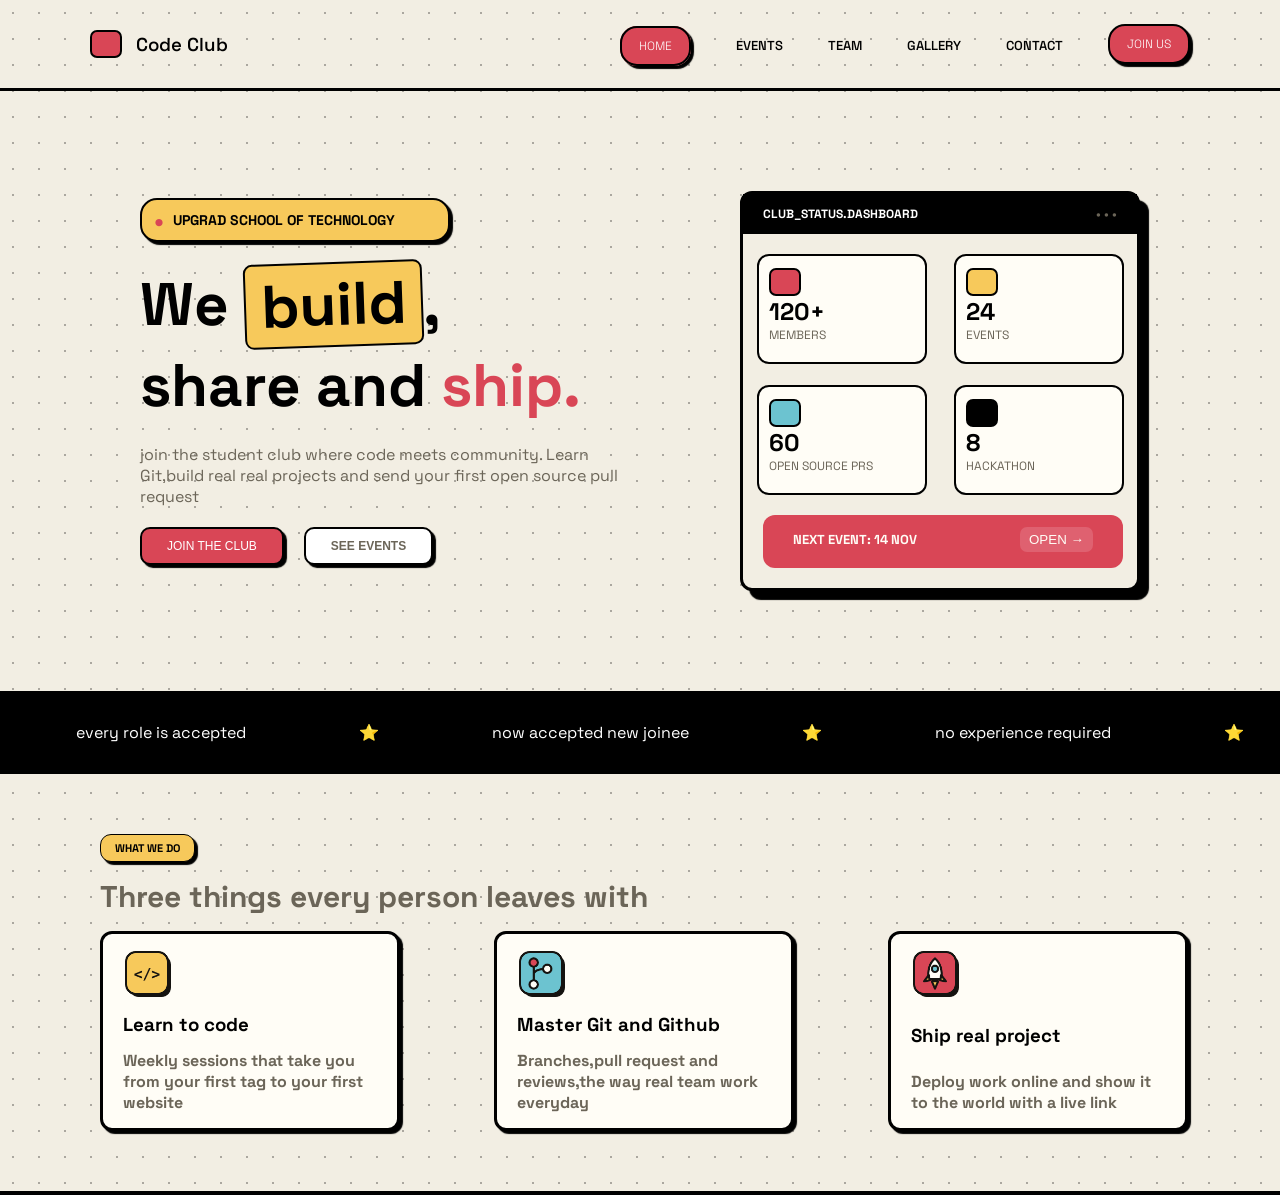
==== index.html @ fd993471 "added the moving bar and the 2nd hero section" ====
<!DOCTYPE html>
<html lang="en">
<head>
    <meta charset="UTF-8">
    <meta name="viewport" content="width=device-width, initial-scale=1.0">
    <title>Code Club</title>
    <link rel="stylesheet" href="style.css">
</head>
<body>
    

    <nav>
        <div class="nav-container">
            <div class="maintitle">
                <button></button>
                <h3>Code Club</h3>
            </div>
            <div class="nav-list">
                <h4><a href="index.html" class="active">HOME</a></h4>
                <h4><a href="events.html">EVENTS</a></h4>
                <h4><a href="team.html">TEAM</a></h4>
                <h4><a href="gallery.html">GALLERY</a></h4>
                <h4><a href="contact.html">CONTACT</a></h4>
                <h4 class="join-button"> JOIN US</h4>
            </div>
        </div>
    </nav>


    <section class="hero">
        <div class="build">
            <div class="upgradtext">
                <h3 class="dot">&#8226;</h3>
                <h3 class="upgrad">UPGRAD SCHOOL OF TECHNOLOGY</h3>
            </div>
            <div class="we-build">
                <h1 class="main-title">We <span class="build-text">build</span>,</h1>
                <h1 class="main-title">share and <span class="ship">ship.</span></h1>
            </div>
            <p>join the student club where code meets community. Learn Git,build real real projects and send your first open source pull request</p>
            <p><button class="club-button">JOIN THE CLUB</button><button class="see-button">SEE EVENTS</button></p>
        </div>
        <div class="club-status">
            <div class="box-main-title">
                <h3 class="status">CLUB_STATUS.DASHBOARD</h3>
                <h3 class="dot">&#8226; &#8226; &#8226;</h3>
            </div>
            <div class="first-row">
                <div class="first-box">
                    <button class="first-btn"></button>
                    <h1>120+</h1>
                    <p>MEMBERS</p>
                </div>
                <div class="second-box">
                    <button class="second-btn"></button>
                    <h1>24</h1>
                    <p>EVENTS</p>
                </div>
            </div>
            <div class="second-row">
                <div class="third-box">
                    <button class="third-btn"></button>
                    <h1>60</h1>
                    <p>OPEN SOURCE PRS</p>
                </div>
                <div class="fourth-box">
                    <button class="fourth-btn"></button>
                    <h1>8</h1>
                    <p>HACKATHON</p>
                </div>
            </div>

            <div class="last-section">
                <h4 class="next">NEXT EVENT: 14 NOV <button class="open">OPEN &#8594;</button><h4>
                
            </div>

        </div>
    </section>

    <section class="seperator">
      <div class="ticker">
  <div class="ticker-track">

    <div class="group">
      <span>every role is accepted</span><span>⭐</span>
      <span>now accepted new joinee</span><span>⭐</span>
      <span>no experience required</span><span>⭐</span>
    </div>

    <!-- exact duplicate -->
    <div class="group" aria-hidden="true">
      <span>every role is accepted</span><span>⭐</span>
      <span>now accepted new joinee</span><span>⭐</span>
      <span>no experience required</span><span>⭐</span>
    </div>

  </div>
</div>
    </section>

    <!--crads section-->

    <section class="what-we-do">
        <h3 class="main-title">WHAT WE DO</h3>
        <h2>Three things every person leaves with</h2>
        <div class="card-list">
            <div class="card">
                <img src="images/icons/icon-code.png">
                <h3>Learn to code</h3>
                <h4>Weekly sessions that take you from your first tag to your first website</h4>
            </div>
            <div class="card">
                <img src="images/icons/icon-git.png">
                <h3>Master Git and Github</h3>
                <h4>Branches,pull request and reviews,the way real team work everyday</h4>
            </div>
            <div class="card">
                <img src="images/icons/icon-ship.png">
                <h3>Ship real project</h3>
                <h4>Deploy work online and show it to the world with a live link</h4>
            </div>
        </div>
    </section>

    <hr>

    <!--about png section-->

    
</body>
</html>
---- style.css ----
@import url('https://fonts.googleapis.com/css2?family=Space+Grotesk:wght@500;700&family=Space+Mono:wght@400;700&display=swap');


*{
    margin: 0;
    padding: 0;
    box-sizing: border-box;
}
body{
    font-family: 'Space Grotesk', sans-serif;;
    background-color: #f2eee3;
    background-image: radial-gradient(rgba(21,19,16, .32) 1.2px, transparent 1.4px);
    background-size: 26px 26px;
    min-height: 100vh;
}

/*nav section */
nav{
   
    width: 100%;
    border-bottom:   3px solid #000;  
}
.nav-container{
    display: flex;
    justify-content: center;
    padding: 24px 90px;
    justify-content: space-between;
}
.maintitle{
    display: flex;
    gap: 14px;
    align-items: center;
    
}
.nav-list{
    display: flex;
    gap: 45px;
    align-items: center;
}

.maintitle button{
    padding: 12px 14px;
    background-color: #d94656;
    border-radius: 7px;
    border: solid 2px #000;
}
.maintitle h3{
    font-weight: 550;
}
.nav-list a{
    text-decoration: none;
    color: black;
    font-weight: 550;
    font-size: 13px;
    
}
.nav-list a.active{
    padding: 10px 17px;
    background-color: #d94656;
    color: #fff;
    font-size: 12px;
    font-weight: 100;
    border-radius: 17px;
    box-shadow: 3px 3px 1px rgba(0, 0, 0, 15);
    border: solid 2px #000;
}
.join-button{
    padding: 10px 17px;
    background-color: #d94656;
    color: #fff;
    font-size: 12px;
    font-weight: 100;
    border-radius: 17px;
    box-shadow: 3px 3px 1px rgba(0, 0, 0, 15);
    border: solid 2px #000;
}

/*hero section */

.hero{
    display: flex;
    justify-content: space-around;
    align-items: center;
    padding: 100px 90px;
}
.build{
    max-width: 500px;
    width: 100%;
}
.build .upgradtext{
    display: flex;
    gap: 9px;
    align-items: center;
    width: 310px;
    padding: 4px 12px;
    background-color: #f7c95b;
    color: #000;
    font-size: 12px;
    font-weight: 100;
    border-radius: 17px;
    box-shadow: 3px 3px 1px rgba(0, 0, 0, 15);
    border: solid 2px #000;
    margin-bottom: 20px;
}
.build .upgradtext .dot{
    font-size: 25px;
    color: #d94656;
}
.main-title{
    font-size: 60px;
   
}
.we-build{
    margin-bottom: 20px;
}
.build-text{
    padding: 2px 15px;
    background-color: #f7c95b;
    border: 2px solid #000;
    border-radius: 9px;
    display: inline-block;
    transform: rotate(-2deg);
}
.ship{
    color: #d94656;

}
.build p{
    color: #6b6558;
    margin-bottom: 20px;
}

.club-button{
   padding: 10px 25px;
    background-color: #d94656;
    color: #fff;
    font-size: 12px;
    font-weight: 100;
    border-radius: 10px;
    box-shadow: 3px 3px 1px rgba(0, 0, 0, 15);
    border: solid 2px #000; 
    margin-right: 20px;
}
.see-button{
    padding: 10px 25px;
    background-color: #fff;
    color: #6b6558;
    font-size: 12px;
    font-weight: 600;
    border-radius: 10px;
    box-shadow: 3px 3px 1px rgba(0, 0, 0, 15);
    border: solid 2px #000;    
}

.club-status{
    display: flex;
    flex-direction: column;
    justify-content: space-between;
    width: 400px;
    height: 400px;
    border: solid 3px #000;
    border-radius: 12px;
    box-shadow: 9px 9px 1px rgba(0, 0, 0, 15);
    background-color: #f2eee3;
    

}
.box-main-title{
    display: flex;
    justify-content: space-between;
    background-color: #000;
    padding: 12px 20px;

}
.box-main-title h3{
    color: #fff;
    font-size: 12px;
}
.box-main-title .dot{
    color: #6b6558;
}
.first-row{
    display: flex;
    justify-content: space-around;
}
.second-row{
    display: flex;
    justify-content: space-around;
}
.first-box, .second-box, .third-box, .fourth-box{
    padding: 10px 10px;
    border-radius: 12px;
    width: 170px;
    height: 110px;
    border: solid 2px #000;
    background-color: #fffdf6;
}
.first-btn{
    padding: 12px 14px;
    background-color: #d94656;
    border-radius: 7px;
    border: solid 2px #000;
}
.second-btn{
    padding: 12px 14px;
    background-color: #f7c95b;
    border-radius: 7px;
    border: solid 2px #000;
}
.third-btn{
    padding: 12px 14px;
    background-color: #6cc3d0;
    border-radius: 7px;
    border: solid 2px #000;
}
.fourth-btn{
    padding: 12px 14px;
    background-color: #000;
    border-radius: 7px;
    border: solid 2px #000;
}
.first-box p, .second-box p, .third-box p, .fourth-box p{
    color: #6b6558;
    font-size: 12px;
}
.last-section{
    padding: 10px 20px;
    background-color: #d94656;
    border-radius: 12px;
    margin-bottom: 20px;
    width: 360px;
    margin-left: 20px;
    align-items: center;
}
.last-section h4{
    font-size: 13px;
    padding: 2px 10px;
    align-items: center;
    color: #fffdf6;
}
.last-section .open{
    margin-left: 100px;
    padding: 5px 9px;
    border-radius: 7px;
    border: none;
    background-color: #df6170;
    color: #fffdf6;
}


/*seperator*/

.seperator{
    padding: 15px 20px;
    background-color: #000;
}
.ticker {
  overflow: hidden;
  width: 100%;
  background: #000;
  color: #fff;
}

.ticker-track {
  display: flex;
  width: max-content;
  animation: scroll 20s linear infinite;
}

.group {
  display: flex;
  flex-shrink: 0;
  min-width: 100vw;          
  justify-content: space-around;
  white-space: nowrap;
}

.group span {
  padding: 1rem 2rem;        
}

@keyframes scroll {
  from { transform: translateX(0); }
  to   { transform: translateX(-50%); }
}

/*cards section*/

.what-we-do{
    padding: 60px 100px;
    display: flex;
    flex-direction: column;
    align-items: flex-start;
}
.what-we-do .main-title{
    
    background-color: #f7c95b;
    color: #000;
    font-size: 11px;
    border: solid 1px #000;
    display: inline-block;
    padding: 6px 14px;
    border-radius: 11px;
    box-shadow: 3px 3px 1px rgba(0, 0, 0, 15);
    margin-bottom: 15px;
}
.what-we-do h2{
    font-size: 30px;
    color: #6b6558;
    margin-bottom: 15px;
}
.card-list{
    display: flex;
    justify-content: space-around;
    align-items: center;
    gap: 94px;
}
.card-list .card{
    display: flex;
    flex-direction: column;
    justify-content: space-between;
    padding: 15px 20px;
    width: 300px;
    height: 200px;
    border: solid 3px #000;
    border-radius: 12px;
    background-color: #fffdf6;
    box-shadow: 3px 3px 1px rgba(0, 0, 0, 15);
}

.card img{
    
    width: 50px;
    height: 50px;
    margin-bottom: 10px;
}
.card h3{
    color: #000;
    margin-bottom: 10px;

}
.card h4{
    color: #6b6558;
    
}
hr{
    border: solid 2px #000;
}
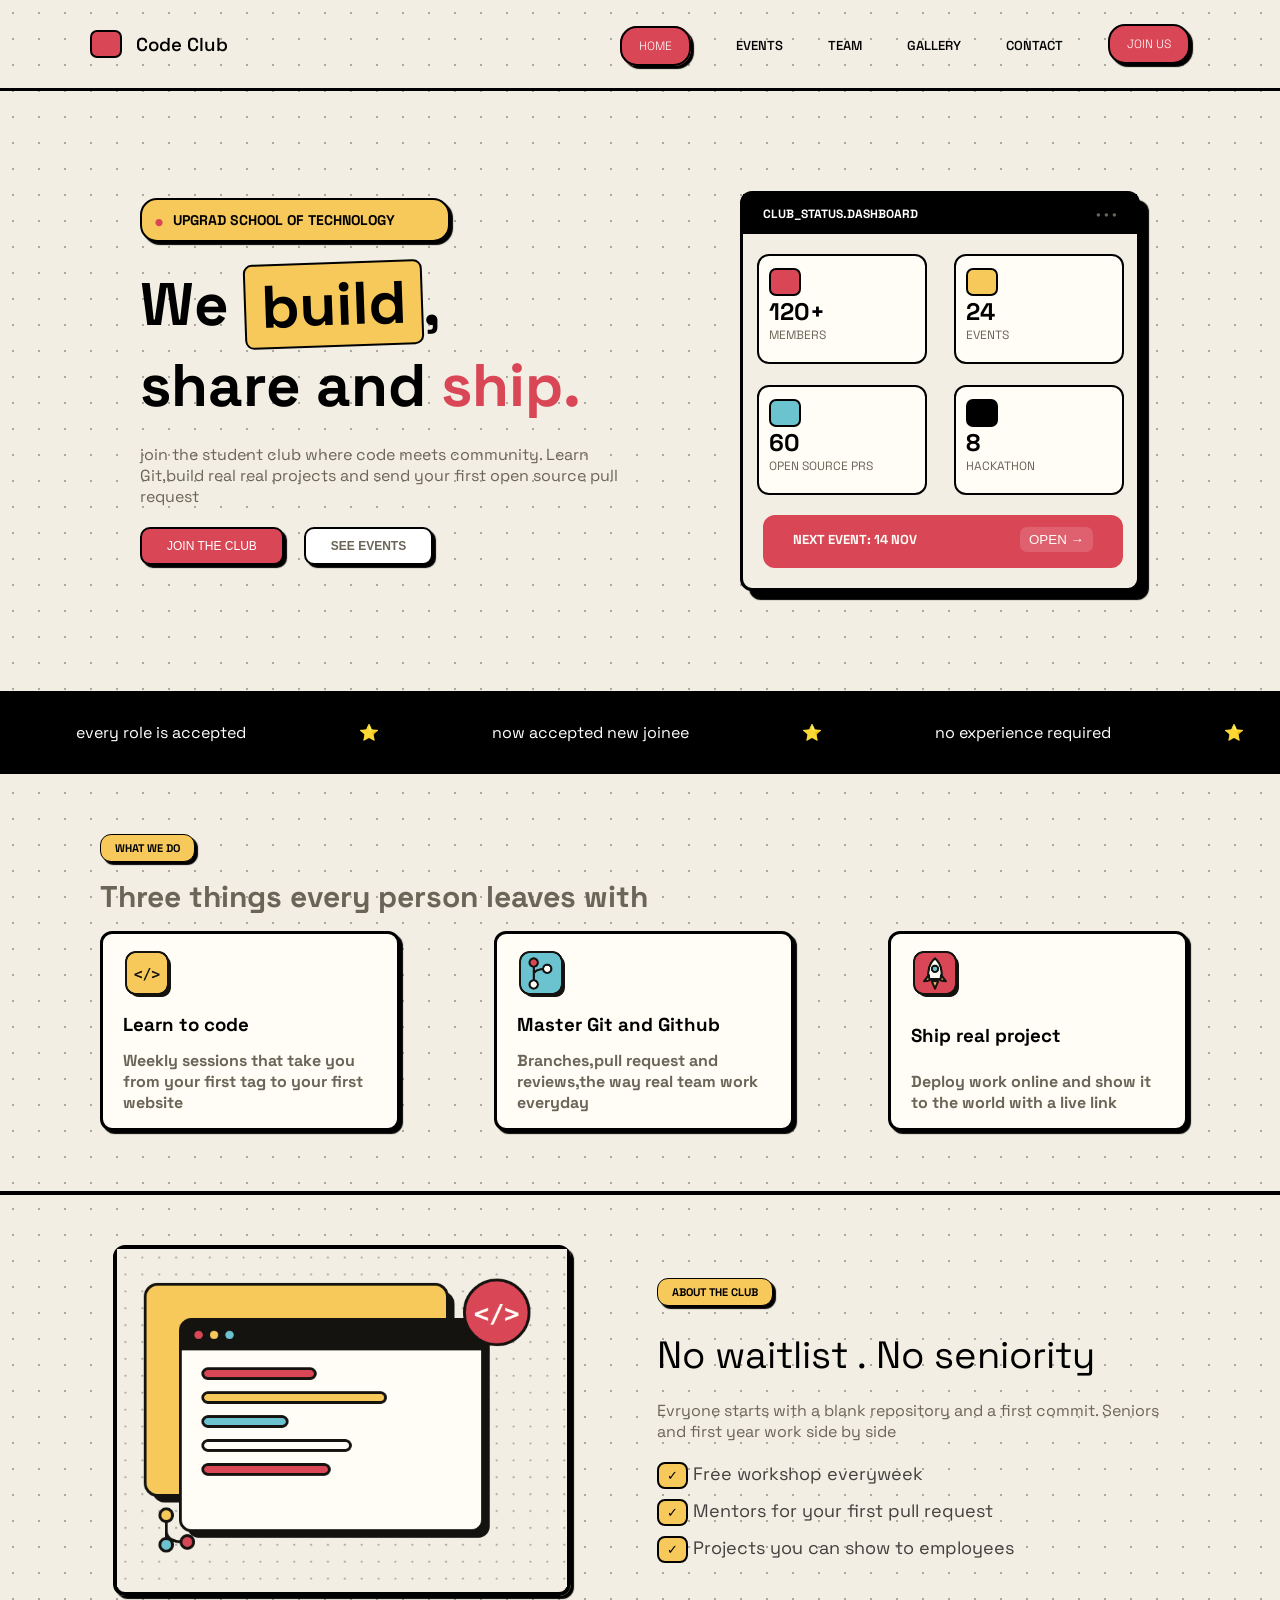
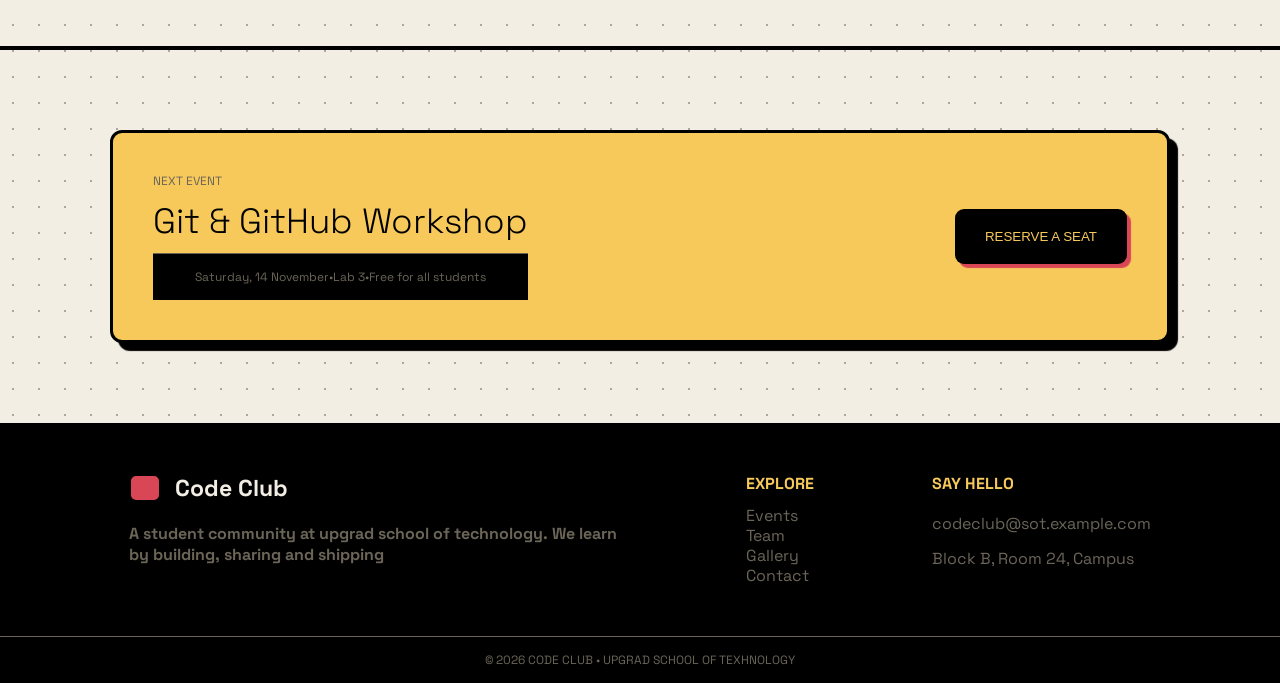
==== commit f132d27b: "added the last footer sections" ====
--- a/index.html
+++ b/index.html
@@ -27,7 +27,8 @@
     </nav>
 
 
-    <section class="hero">
+ <main>
+       <section class="hero">
         <div class="build">
             <div class="upgradtext">
                 <h3 class="dot">&#8226;</h3>
@@ -127,6 +128,70 @@
 
     <!--about png section-->
 
-    
+    <section class="about-section">
+        <div class="about-png">
+            <img src="images/about.png" alt="about png given by the authority" class="about-img">
+        </div>
+        <div class="about-text">
+            <h3>ABOUT THE CLUB</h3>
+            <h2>No waitlist . No seniority</h2>
+            <p class="long-text">Evryone starts with a blank repository and a first commit. Seniors and first year work side by side</p>
+            <div class="text-button">
+            <p><button>&#10003;</button> Free workshop everyweek</p>
+             <p><button>&#10003;</button> Mentors for your first pull request</p>
+              <p><button>&#10003;</button> Projects you can show to employees</p>
+            </div>
+        </div>
+    </section>
+
+    <hr>
+
+    <!--last-second section-->
+
+    <section class="git">
+        <section class="git-container">
+            <div class="text">
+            <p class="main-heading">NEXT EVENT</p>
+            <p class="sub-heading">Git & GitHub Workshop</p>
+            <p class="last">Saturday, 14 November&#8226;Lab 3&#8226;Free for all students</p>
+        </div>
+        <div class="btn">
+            <button>RESERVE A SEAT</button>
+        </div>
+        </section>
+    </section>
+ </main>
+
+ <footer>
+    <!--first part-->
+    <section class="details">
+        <div class="description-last">
+            <div class="sameposition">
+                <button></button>
+            <h3>Code Club</h3>
+            </div>
+            <h4>A student community at upgrad school of technology. We learn by building, sharing and shipping</h4>
+        </div>
+        <div class="explore">
+            <h4>EXPLORE</h4>
+            <p>Events</p>
+            <p>Team</p>
+            <p>Gallery</p>
+            <p>Contact</p>
+        </div>
+        <div class="say-hello">
+            <h4>SAY HELLO</h4>
+            <p>codeclub@sot.example.com</p>
+            <p>Block B, Room 24, Campus</p>
+            
+        </div>
+
+        
+
+    </section>
+    <section class="last">
+        <p>&copy; 2026 CODE CLUB &#8226; UPGRAD SCHOOL OF TEXHNOLOGY</p>
+    </section>
+ </footer>
 </body>
 </html>
--- a/style.css
+++ b/style.css
@@ -346,3 +346,170 @@
 hr{
     border: solid 2px #000;
 }
+
+/*about section */
+.about-section{
+    width: 1300px;
+    display: flex;
+    justify-content: space-around;
+    padding: 50px 90px;
+    align-items: center;
+    gap: 20px;
+}
+.about-png{
+    border: solid 4px #000;
+    border-radius: 12px;
+    box-shadow: 3px 3px 1px rgba(0, 0, 0, 15);
+   
+}
+.about-img{
+    width: 450px;
+}
+.about-text{
+    width: 550px;
+    display: flex;
+    flex-direction: column;
+    padding: 12px 20px;
+    align-items: flex-start;
+    justify-content: space-around;
+    height: 320px;
+    
+}
+.about-text h3{
+    background-color: #f7c95b;
+    color: #000;
+    font-size: 11px;
+    border: solid 1px #000;
+    display: inline-block;
+    padding: 6px 14px;
+    border-radius: 11px;
+    box-shadow: 3px 3px 1px rgba(0, 0, 0, 15);
+    margin-bottom: 15px;
+}
+.about-text h2{
+    font-size: 38px;
+    font-weight: 400;
+    margin-bottom: 10px;
+}
+.about-text .long-text{
+    color: #6b6558;
+}
+.text-button{
+    display: flex;
+    flex-direction: column;
+    
+}
+.about-text .text-button p{
+    font-size: 18px;
+    color: #42403e;
+    margin-top: 10px;
+    
+}
+.about-text .text-button button{
+    padding: 4px 8px;
+    border-radius:8px ;
+    background-color: #f7c95b;
+    border: solid 2px #000;
+}
+
+/* last section */
+.git{
+    display: flex;
+    padding: 80px 110px;
+    align-items: center;
+    justify-content: space-between;
+    
+}
+.git-container{
+    background-color: #f7c95b;
+    width: 1200px;
+    padding: 40px 40px;
+    display: flex;
+    align-items: center;
+    justify-content: space-between;
+    border: solid 3px #000;
+    border-radius: 12px;
+    box-shadow: 8px 8px 1px rgba(0, 0, 0, 15);
+
+}
+.main-heading{
+    font-size: 12px;
+    color: #6b6558;
+    margin-bottom: 10px;
+}
+.sub-heading{
+    font-size: 35px;
+    font-weight: 300;
+    margin-bottom: 10px;
+}
+.last{
+    font-size: 17px;
+}
+.btn button{
+    background-color: #000;
+    border: none;
+    padding: 20px 30px;
+    color: #f7c95b;
+    border-radius:9px ;
+    font-weight: 500;
+    box-shadow: 4px 4px 1px #d94656;
+
+}
+
+/* footer section */
+.details{
+    background-color: #000;
+    display: flex;
+    padding: 50px 70px;
+    justify-content: space-around;
+}
+.description-last button{
+    padding: 12px 14px;
+    background-color: #d94656;
+    border-radius: 7px;
+    border: solid 2px #000;
+    margin-right: 14px
+; 
+}
+.description-last h3{
+    font-size: 23px;
+    color: #f2eee3;
+}
+.sameposition{
+    display: flex;
+    align-items: center;
+    margin-bottom: 20px;
+}
+.description-last h4{
+    width: 500px;
+    color: #6b6558;
+}
+.explore h4{
+    color: #f7c95b;
+    margin-bottom: 12px;
+}
+.explore p{
+    color: #6b6558;
+    line-height: 20px;
+}
+.say-hello h4{
+    color: #f7c95b;
+    margin-bottom: 12px;
+}
+.say-hello p{
+    color: #6b6558;
+    line-height: 35px;
+}
+
+.last{
+    border-top: 1px solid #6b6558;
+    background-color: #000;
+    color: #6b6558;
+    padding: 15px 20px;
+    font-size: 12px;
+    align-items: center;
+    display: flex;
+    justify-content: center;
+}
+
+
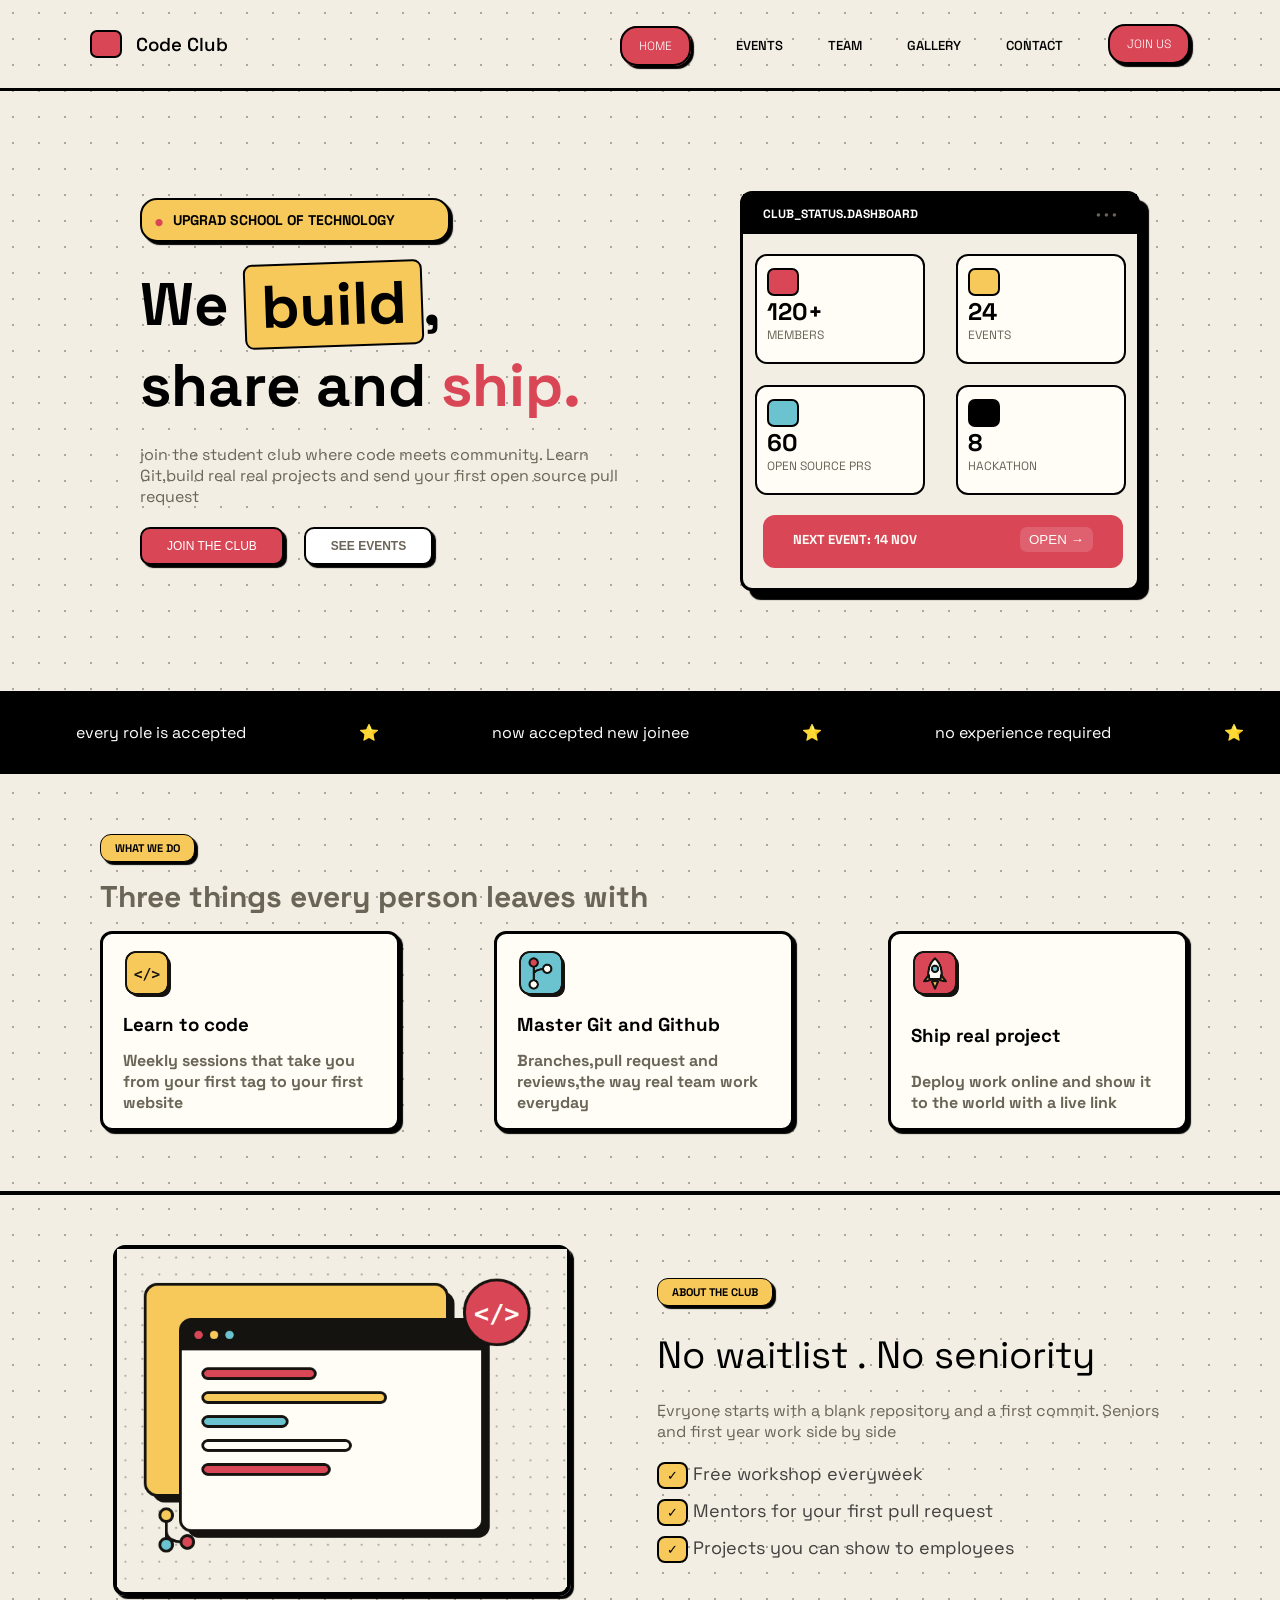
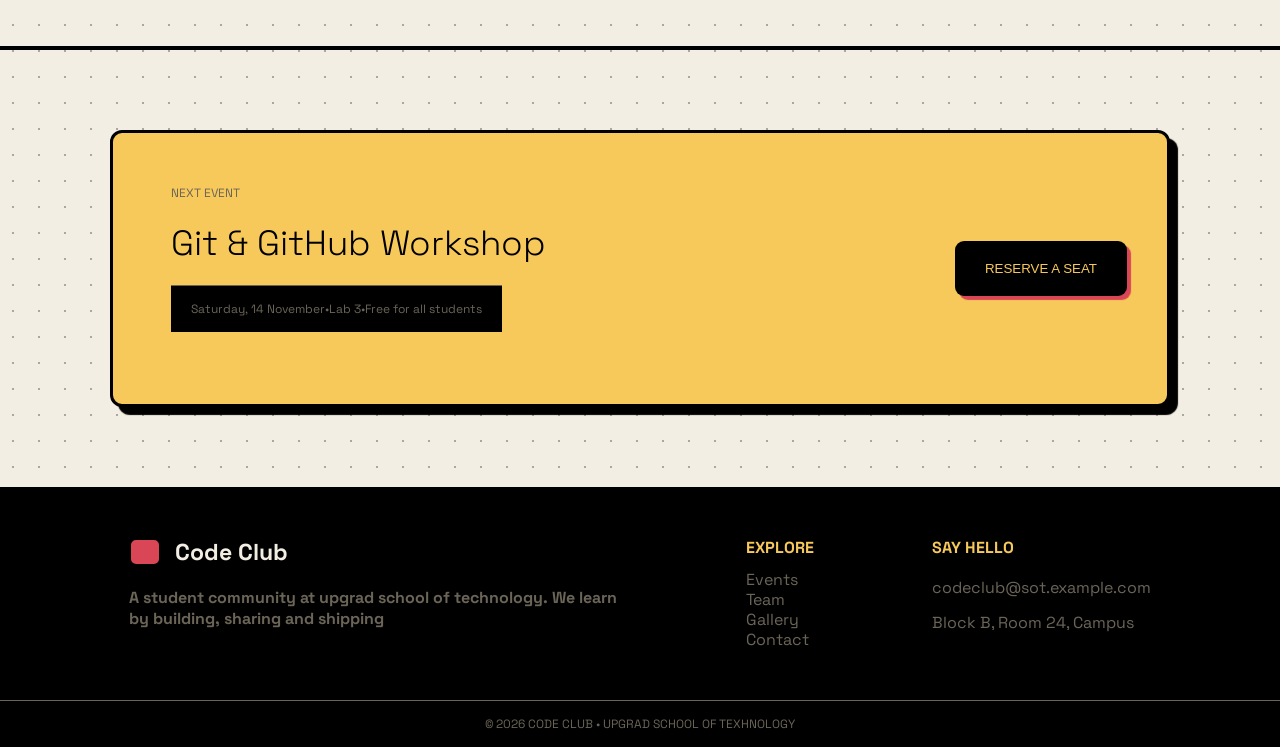
==== commit 7ec06675: "added the alt tag to the images" ====
--- a/index.html
+++ b/index.html
@@ -107,17 +107,17 @@
         <h2>Three things every person leaves with</h2>
         <div class="card-list">
             <div class="card">
-                <img src="images/icons/icon-code.png">
+                <img src="images/icons/icon-code.png" alt="member 1">
                 <h3>Learn to code</h3>
                 <h4>Weekly sessions that take you from your first tag to your first website</h4>
             </div>
             <div class="card">
-                <img src="images/icons/icon-git.png">
+                <img src="images/icons/icon-git.png" alt="member 2">
                 <h3>Master Git and Github</h3>
                 <h4>Branches,pull request and reviews,the way real team work everyday</h4>
             </div>
             <div class="card">
-                <img src="images/icons/icon-ship.png">
+                <img src="images/icons/icon-ship.png" alt="member 3">
                 <h3>Ship real project</h3>
                 <h4>Deploy work online and show it to the world with a live link</h4>
             </div>
--- a/style.css
+++ b/style.css
@@ -513,3 +513,248 @@
 }
 
 
+/*events section*/
+
+
+.events-section{
+    display: flex;
+    flex-direction: column;
+    padding: 55px 80px;
+}
+.events-section h4{
+    background-color: #f7c95b;
+    color: #000;
+    font-size: 11px;
+    border: solid 1px #000;
+    display: inline-block;
+    align-self: flex-start;
+    padding: 6px 14px;
+    border-radius: 11px;
+    box-shadow: 3px 3px 1px rgba(0, 0, 0, 15);
+    margin-bottom: 15px;
+}
+.events-section h1{
+    font-size: 50px;
+    margin-bottom: 10px;
+}
+.events-section p{
+    color: #6b6558;
+}
+
+/*upcoming*/
+
+.upcoming{
+    padding: 50px 90px;
+    max-width: 960px;
+    width: 100%;
+}
+.upcoming .main-title{
+    font-size: 35px;
+    margin-bottom: 20px;
+}
+.image img{
+    width: 350px;
+}
+.cardlist{
+    display: flex;
+    gap: 60px;
+}
+.date-badge{
+    color: #f2eee3;
+    position: absolute;
+    top: 16px;
+    left: 15px;
+    background-color: #d94656;
+    font-size: 12px;
+    padding: 7px 12px;
+    border-radius: 12px;
+    border: solid 2px #000;
+}
+.workshop, .hack-night, .sprint{
+    display: flex;
+    flex-direction: column;
+    
+    position: relative;
+    border: solid 3px #000;
+    height: 450px;
+    border-radius: 10px;
+    box-shadow: 7px 7px 1px rgba(0, 0, 0, 15);
+}
+.text{
+    display: flex;
+    flex-direction: column;
+    align-items: flex-start;
+    justify-content: space-between;
+    padding: 12px 18px;
+    flex: 1;
+}
+.text h4{
+     background-color: #f7c95b;
+    color: #000;
+    font-size: 11px;
+    border: solid 1px #000;
+    display: inline-block;
+    align-self: flex-start;
+    padding: 6px 14px;
+    border-radius: 11px;
+    box-shadow: 3px 3px 1px rgba(0, 0, 0, 15);
+    margin-bottom: 15px;
+}
+.text h1{
+    font-size: 20px;
+    margin-bottom: 20px;
+}
+.text p{
+    margin-bottom: 20px;
+}
+.text button{
+    padding: 10px 17px;
+    background-color: #d94656;
+    color: #fff;
+    font-size: 12px;
+    font-weight: 100;
+    border-radius: 17px;
+    box-shadow: 3px 3px 1px rgba(0, 0, 0, 15);
+    border: solid 2px #000;
+}
+
+/*past events*/
+
+hr.dashed{
+    border: 0;                        /* removes your global solid hr border */
+    border-top: 2px dashed #000;
+}
+.past-events{
+    padding: 60px 90px;
+    background-color: #fffdf6;
+}
+.past-events .past{
+    margin-bottom: 30px;
+}
+.last-events{
+    display: flex;
+    flex-direction: column;
+    gap: 20px;
+}
+.last-events span{
+    color: #df6170;
+    margin-right: 50px;
+}
+
+
+/*TEAMS PAGE */
+
+.profile-photos{
+    padding: 80px 90px;
+   
+    
+    display: flex;
+    justify-content: space-around;
+    align-items: center;
+   
+}
+.arav img, .diya img, .meera img, .rohan img{
+    width: 150px;
+    border-radius: 75px;
+    box-shadow: 5px 5px 1px rgba(0, 0, 0, 15);
+    border: solid 3px #000;
+    margin-bottom: 20px;
+}
+.arav, .diya, .meera, .rohan{
+    background-color: #fffdf6;
+    border: solid 3px #000;
+    padding: 40px 50px;
+    border-radius: 12px;
+    box-shadow: 5px 7px 1px rgba(0, 0, 0, 15);
+
+}
+.arav, .diya, .meera, .rohan{
+    display: flex;
+    flex-direction: column;
+    align-items: center;
+}
+.profile-info{
+    margin-bottom: 24px;
+    
+}
+.arav h3, .diya h3, .meera h3, .rohan h3{
+    margin-bottom: 7px;
+}
+.post{
+    margin-bottom: 20px;
+    color: #df6170;
+    font-size: 16px;
+    font-weight: 700;
+}
+.arav p a, .diya p a, .meera p a, .rohan p a{
+    color: #6b6558;
+    font-size: 14px;
+    font-weight: 700;
+}
+.join{
+    padding: 40px 50px;
+    border: solid 3px #000;
+    width: 1200px;
+    align-items: center;
+    margin-left: 149px;
+    border-radius: 12px;
+    background-color: #6cc3d0;
+    display: flex;
+    flex-direction: column;
+    justify-content: center;
+    box-shadow: 5px 7px 1px rgba(0, 0, 0, 15);
+    margin-bottom: 60px;
+
+}
+.join h2{
+    margin-bottom: 20px;
+    font-size: 35px;
+}
+.join p{
+    margin-bottom: 15px;
+}
+.join button{
+    padding: 16px 34px;
+    background-color: #d94656;
+    color: #fffdf6;
+    border: solid 3px #000;
+    border-radius: 10px;
+     box-shadow: 3px 3px 1px rgba(0, 0, 0, 15);
+     font-size: 12px;
+     font-weight: 700;
+}
+
+
+/* gallery */
+.events-section-gallery{
+
+}
+.all-images{
+    padding: 90px 60px;
+    display: flex;
+    flex-direction: column;
+    gap: 50px ;
+}
+.first-row img, .second-row img{
+    width: 300px;
+    height: 200px; 
+    margin-bottom: 0px;
+    display: block;
+}
+.first-row, .second-row{
+ display: flex;
+ justify-content: space-around;
+ gap: 8px;
+}
+.first-row .card, .second-row .card{
+    border: solid 3px #000;
+    border-radius: 12px;
+    box-shadow: 3px 3px 1px rgba(0, 0, 0, 15);
+    overflow: hidden;
+}
+.first-row .card p, .second-row .card p{
+    background-color: #f7c95b;
+    padding: 18px;
+    border-top: solid 3px #000;
+    
+}
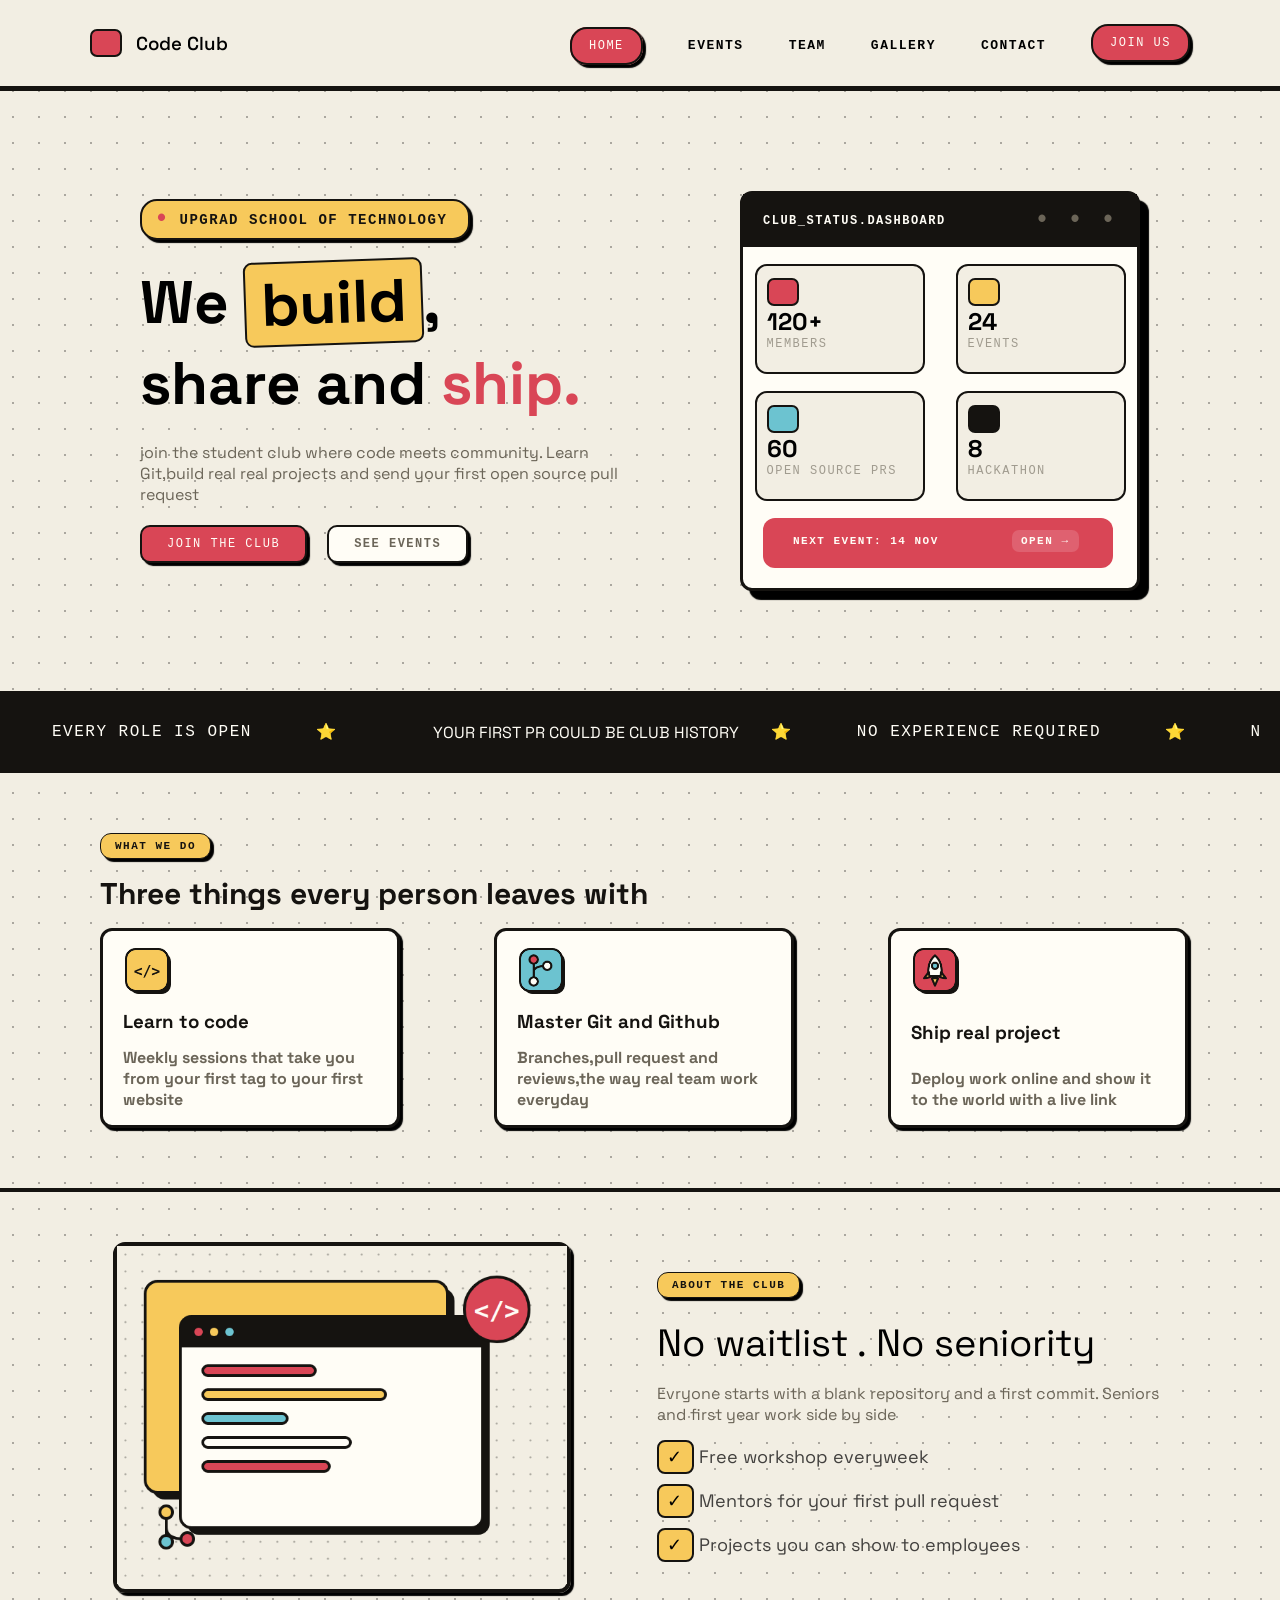
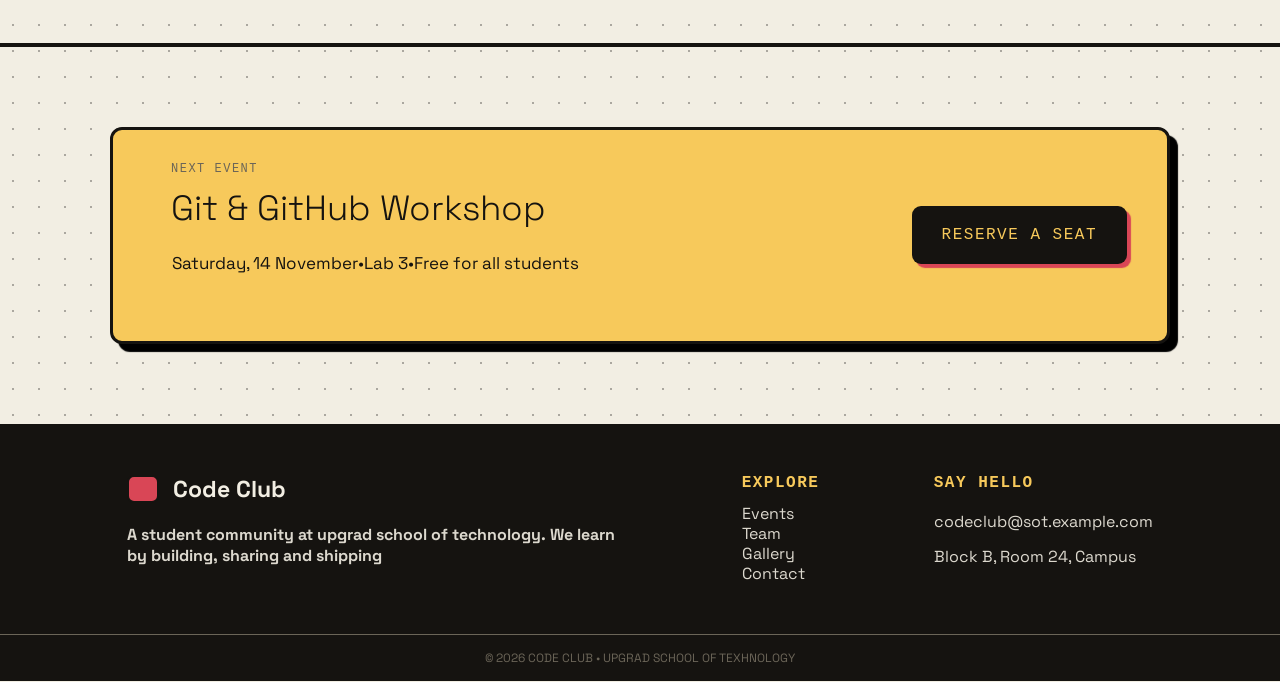
==== commit 4dc23754: "added the contact . added samll cahges ande it responsive" ====
--- a/index.html
+++ b/index.html
@@ -84,9 +84,10 @@
   <div class="ticker-track">
 
     <div class="group">
-      <span>every role is accepted</span><span>⭐</span>
-      <span>now accepted new joinee</span><span>⭐</span>
-      <span>no experience required</span><span>⭐</span>
+      <span>EVERY ROLE IS OPEN</span><span>⭐</span>
+      <span></span>YOUR FIRST PR COULD BE CLUB HISTORY<span>⭐</span>
+      <span>NO EXPERIENCE REQUIRED</span><span>⭐</span>
+      <span>NOW ACCEPTING MEMBERS</span><span>⭐</span>
     </div>
 
     <!-- exact duplicate -->
@@ -94,6 +95,7 @@
       <span>every role is accepted</span><span>⭐</span>
       <span>now accepted new joinee</span><span>⭐</span>
       <span>no experience required</span><span>⭐</span>
+      <span>NOW ACCEPTING MEMBERS</span><span>⭐</span>
     </div>
 
   </div>
@@ -107,17 +109,17 @@
         <h2>Three things every person leaves with</h2>
         <div class="card-list">
             <div class="card">
-                <img src="images/icons/icon-code.png" alt="member 1">
+                <img src="images/icons/icon-code.png">
                 <h3>Learn to code</h3>
                 <h4>Weekly sessions that take you from your first tag to your first website</h4>
             </div>
             <div class="card">
-                <img src="images/icons/icon-git.png" alt="member 2">
+                <img src="images/icons/icon-git.png">
                 <h3>Master Git and Github</h3>
                 <h4>Branches,pull request and reviews,the way real team work everyday</h4>
             </div>
             <div class="card">
-                <img src="images/icons/icon-ship.png" alt="member 3">
+                <img src="images/icons/icon-ship.png">
                 <h3>Ship real project</h3>
                 <h4>Deploy work online and show it to the world with a live link</h4>
             </div>
--- a/style.css
+++ b/style.css
@@ -1,6 +1,6 @@
 @import url('https://fonts.googleapis.com/css2?family=Space+Grotesk:wght@500;700&family=Space+Mono:wght@400;700&display=swap');
 
-
+button, input, select, textarea { font: inherit; }
 *{
     margin: 0;
     padding: 0;
@@ -16,15 +16,20 @@
 
 /*nav section */
 nav{
-   
+   position: sticky;
+    top: 0;               
+    z-index: 10;
     width: 100%;
-    border-bottom:   3px solid #000;  
+    border-bottom:   3px solid #151310; 
+     
 }
 .nav-container{
     display: flex;
     justify-content: center;
     padding: 24px 90px;
     justify-content: space-between;
+    background-color: #f2eee3;
+    border-bottom: solid 2px #151310;
 }
 .maintitle{
     display: flex;
@@ -42,7 +47,7 @@
     padding: 12px 14px;
     background-color: #d94656;
     border-radius: 7px;
-    border: solid 2px #000;
+    border: solid 2px #151310;
 }
 .maintitle h3{
     font-weight: 550;
@@ -57,22 +62,29 @@
 .nav-list a.active{
     padding: 10px 17px;
     background-color: #d94656;
-    color: #fff;
+    color: #fffdf6;
     font-size: 12px;
     font-weight: 100;
     border-radius: 17px;
     box-shadow: 3px 3px 1px rgba(0, 0, 0, 15);
-    border: solid 2px #000;
+    border: solid 2px #151310;
 }
 .join-button{
     padding: 10px 17px;
     background-color: #d94656;
-    color: #fff;
+    color: #fffdf6;
     font-size: 12px;
     font-weight: 100;
     border-radius: 17px;
     box-shadow: 3px 3px 1px rgba(0, 0, 0, 15);
-    border: solid 2px #000;
+    border: solid 2px #151310;
+    cursor: pointer;
+    transition: transform .1s ease, box-shadow .1s ease;
+
+}
+.join-button:hover{
+    transform: translate(3px, 3px);
+    box-shadow: 3px 3px 0 #151310;
 }
 
 /*hero section */
@@ -91,15 +103,15 @@
     display: flex;
     gap: 9px;
     align-items: center;
-    width: 310px;
+    width: 330px;
     padding: 4px 12px;
     background-color: #f7c95b;
-    color: #000;
+    color: #151310;
     font-size: 12px;
     font-weight: 100;
     border-radius: 17px;
     box-shadow: 3px 3px 1px rgba(0, 0, 0, 15);
-    border: solid 2px #000;
+    border: solid 2px #151310;
     margin-bottom: 20px;
 }
 .build .upgradtext .dot{
@@ -116,7 +128,7 @@
 .build-text{
     padding: 2px 15px;
     background-color: #f7c95b;
-    border: 2px solid #000;
+    border: 2px solid #151310;
     border-radius: 9px;
     display: inline-block;
     transform: rotate(-2deg);
@@ -133,23 +145,23 @@
 .club-button{
    padding: 10px 25px;
     background-color: #d94656;
-    color: #fff;
+    color: #fffdf6;
     font-size: 12px;
     font-weight: 100;
     border-radius: 10px;
     box-shadow: 3px 3px 1px rgba(0, 0, 0, 15);
-    border: solid 2px #000; 
+    border: solid 2px #151310; 
     margin-right: 20px;
 }
 .see-button{
     padding: 10px 25px;
-    background-color: #fff;
+    background-color: #fffdf6;
     color: #6b6558;
     font-size: 12px;
     font-weight: 600;
     border-radius: 10px;
     box-shadow: 3px 3px 1px rgba(0, 0, 0, 15);
-    border: solid 2px #000;    
+    border: solid 2px #151310;    
 }
 
 .club-status{
@@ -158,25 +170,26 @@
     justify-content: space-between;
     width: 400px;
     height: 400px;
-    border: solid 3px #000;
+    border: solid 3px #151310;
     border-radius: 12px;
     box-shadow: 9px 9px 1px rgba(0, 0, 0, 15);
-    background-color: #f2eee3;
+    background-color: #fffdf6;
     
 
 }
 .box-main-title{
     display: flex;
     justify-content: space-between;
-    background-color: #000;
+    background-color: #151310;
     padding: 12px 20px;
-
+    align-items: center;
 }
 .box-main-title h3{
-    color: #fff;
+    color: #fffdf6;
     font-size: 12px;
 }
 .box-main-title .dot{
+    font-size: 25px;
     color: #6b6558;
 }
 .first-row{
@@ -192,54 +205,55 @@
     border-radius: 12px;
     width: 170px;
     height: 110px;
-    border: solid 2px #000;
-    background-color: #fffdf6;
+    border: solid 2px #151310;
+    background-color: #f2eee3;
 }
 .first-btn{
     padding: 12px 14px;
     background-color: #d94656;
     border-radius: 7px;
-    border: solid 2px #000;
+    border: solid 2px #151310;
 }
 .second-btn{
     padding: 12px 14px;
     background-color: #f7c95b;
     border-radius: 7px;
-    border: solid 2px #000;
+    border: solid 2px #151310;
 }
 .third-btn{
     padding: 12px 14px;
     background-color: #6cc3d0;
     border-radius: 7px;
-    border: solid 2px #000;
+    border: solid 2px #151310;
 }
 .fourth-btn{
     padding: 12px 14px;
-    background-color: #000;
+    background-color: #151310;
     border-radius: 7px;
-    border: solid 2px #000;
+    border: solid 2px #151310;
 }
 .first-box p, .second-box p, .third-box p, .fourth-box p{
     color: #6b6558;
     font-size: 12px;
+    opacity: 0.6;
 }
 .last-section{
     padding: 10px 20px;
     background-color: #d94656;
     border-radius: 12px;
     margin-bottom: 20px;
-    width: 360px;
+    width: 350px;
     margin-left: 20px;
     align-items: center;
 }
 .last-section h4{
-    font-size: 13px;
+    font-size: 11px;
     padding: 2px 10px;
     align-items: center;
     color: #fffdf6;
 }
 .last-section .open{
-    margin-left: 100px;
+    margin-left: 65px;
     padding: 5px 9px;
     border-radius: 7px;
     border: none;
@@ -252,13 +266,13 @@
 
 .seperator{
     padding: 15px 20px;
-    background-color: #000;
+    background-color: #151310;
 }
 .ticker {
   overflow: hidden;
   width: 100%;
-  background: #000;
-  color: #fff;
+  background: #151310;
+  color: #fffdf6;
 }
 
 .ticker-track {
@@ -269,6 +283,7 @@
 
 .group {
   display: flex;
+   align-items: center;
   flex-shrink: 0;
   min-width: 100vw;          
   justify-content: space-around;
@@ -295,9 +310,9 @@
 .what-we-do .main-title{
     
     background-color: #f7c95b;
-    color: #000;
+    color: #151310;
     font-size: 11px;
-    border: solid 1px #000;
+    border: solid 1px #151310;
     display: inline-block;
     padding: 6px 14px;
     border-radius: 11px;
@@ -306,7 +321,7 @@
 }
 .what-we-do h2{
     font-size: 30px;
-    color: #6b6558;
+    color: #151310;
     margin-bottom: 15px;
 }
 .card-list{
@@ -322,7 +337,7 @@
     padding: 15px 20px;
     width: 300px;
     height: 200px;
-    border: solid 3px #000;
+    border: solid 3px #151310;
     border-radius: 12px;
     background-color: #fffdf6;
     box-shadow: 3px 3px 1px rgba(0, 0, 0, 15);
@@ -335,7 +350,7 @@
     margin-bottom: 10px;
 }
 .card h3{
-    color: #000;
+    color: #151310;
     margin-bottom: 10px;
 
 }
@@ -344,7 +359,7 @@
     
 }
 hr{
-    border: solid 2px #000;
+    border: solid 2px #151310;
 }
 
 /*about section */
@@ -357,7 +372,7 @@
     gap: 20px;
 }
 .about-png{
-    border: solid 4px #000;
+    border: solid 4px #151310;
     border-radius: 12px;
     box-shadow: 3px 3px 1px rgba(0, 0, 0, 15);
    
@@ -377,9 +392,9 @@
 }
 .about-text h3{
     background-color: #f7c95b;
-    color: #000;
+    color: #151310;
     font-size: 11px;
-    border: solid 1px #000;
+    border: solid 1px #151310;
     display: inline-block;
     padding: 6px 14px;
     border-radius: 11px;
@@ -409,7 +424,7 @@
     padding: 4px 8px;
     border-radius:8px ;
     background-color: #f7c95b;
-    border: solid 2px #000;
+    border: solid 2px #151310;
 }
 
 /* last section */
@@ -423,30 +438,41 @@
 .git-container{
     background-color: #f7c95b;
     width: 1200px;
-    padding: 40px 40px;
+    padding: 20px 40px;
     display: flex;
     align-items: center;
     justify-content: space-between;
-    border: solid 3px #000;
+    border: solid 3px #151310;
     border-radius: 12px;
     box-shadow: 8px 8px 1px rgba(0, 0, 0, 15);
 
 }
-.main-heading{
+.git-container .text{
+    background-color: #f7c95b;
+}
+.git-container .text p{
+    background-color: #f7c95b;
+    border: none;
+    
+}
+.text .main-heading{
     font-size: 12px;
     color: #6b6558;
     margin-bottom: 10px;
 }
-.sub-heading{
+.text .sub-heading{
     font-size: 35px;
     font-weight: 300;
-    margin-bottom: 10px;
-}
-.last{
+    margin-bottom: 7px;
+    color: #151310;
+}
+.text .last{
     font-size: 17px;
+    color: #151310;
+    padding-left:1px ;
 }
 .btn button{
-    background-color: #000;
+    background-color: #151310;
     border: none;
     padding: 20px 30px;
     color: #f7c95b;
@@ -458,7 +484,7 @@
 
 /* footer section */
 .details{
-    background-color: #000;
+    background-color: #151310;
     display: flex;
     padding: 50px 70px;
     justify-content: space-around;
@@ -467,7 +493,7 @@
     padding: 12px 14px;
     background-color: #d94656;
     border-radius: 7px;
-    border: solid 2px #000;
+    border: solid 2px #151310;
     margin-right: 14px
 ; 
 }
@@ -482,28 +508,31 @@
 }
 .description-last h4{
     width: 500px;
-    color: #6b6558;
+    color: #f2eee3;
+     opacity: 0.9;
 }
 .explore h4{
     color: #f7c95b;
     margin-bottom: 12px;
 }
 .explore p{
-    color: #6b6558;
+    color: #f2eee3;
     line-height: 20px;
+     opacity: 0.9;
 }
 .say-hello h4{
     color: #f7c95b;
     margin-bottom: 12px;
 }
 .say-hello p{
-    color: #6b6558;
+    color:#f2eee3;
+    opacity: 0.9;
     line-height: 35px;
 }
 
 .last{
     border-top: 1px solid #6b6558;
-    background-color: #000;
+    background-color: #151310;
     color: #6b6558;
     padding: 15px 20px;
     font-size: 12px;
@@ -523,9 +552,9 @@
 }
 .events-section h4{
     background-color: #f7c95b;
-    color: #000;
+    color: #151310;
     font-size: 11px;
-    border: solid 1px #000;
+    border: solid 1px #151310;
     display: inline-block;
     align-self: flex-start;
     padding: 6px 14px;
@@ -568,17 +597,23 @@
     font-size: 12px;
     padding: 7px 12px;
     border-radius: 12px;
-    border: solid 2px #000;
+    border: solid 2px #151310;
 }
 .workshop, .hack-night, .sprint{
     display: flex;
     flex-direction: column;
-    
     position: relative;
-    border: solid 3px #000;
+    border: solid 3px #151310;
     height: 450px;
+    cursor: pointer;
     border-radius: 10px;
-    box-shadow: 7px 7px 1px rgba(0, 0, 0, 15);
+    box-shadow: 7px 7px 0px rgba(0, 0, 0, 15);
+    transition: transform, box-shadow, 0.3s;
+}
+.workshop:hover, .hack-night:hover, .sprint:hover{
+    transform: translate(-4px, -4px);
+        box-shadow: 12px 12px 0 #151310;
+
 }
 .text{
     display: flex;
@@ -587,12 +622,13 @@
     justify-content: space-between;
     padding: 12px 18px;
     flex: 1;
+    background-color: #f2eee3;
 }
 .text h4{
      background-color: #f7c95b;
-    color: #000;
+    color: #151310;
     font-size: 11px;
-    border: solid 1px #000;
+    border: solid 1px #151310;
     display: inline-block;
     align-self: flex-start;
     padding: 6px 14px;
@@ -606,23 +642,30 @@
 }
 .text p{
     margin-bottom: 20px;
+    color: #6b6558;
 }
 .text button{
     padding: 10px 17px;
     background-color: #d94656;
-    color: #fff;
+    color: #fffdf6;
     font-size: 12px;
     font-weight: 100;
     border-radius: 17px;
-    box-shadow: 3px 3px 1px rgba(0, 0, 0, 15);
-    border: solid 2px #000;
+    box-shadow: 6px 6px 0 #151310;
+    border: solid 2px #151310;
+    transition: transform, box-shadow, 0.3s;
+
+}
+.text button:hover{
+    transform: translate(3px, 3px);
+    box-shadow: 3px 3px 0 #151310;
 }
 
 /*past events*/
 
 hr.dashed{
     border: 0;                        /* removes your global solid hr border */
-    border-top: 2px dashed #000;
+    border-top: 2px dashed #151310;
 }
 .past-events{
     padding: 60px 90px;
@@ -656,19 +699,16 @@
 .arav img, .diya img, .meera img, .rohan img{
     width: 150px;
     border-radius: 75px;
-    box-shadow: 5px 5px 1px rgba(0, 0, 0, 15);
-    border: solid 3px #000;
+    box-shadow: 6px 6px 0 #151310;;
+    border: solid 3px #151310;
     margin-bottom: 20px;
 }
 .arav, .diya, .meera, .rohan{
     background-color: #fffdf6;
-    border: solid 3px #000;
+    border: solid 3px #151310;
     padding: 40px 50px;
     border-radius: 12px;
-    box-shadow: 5px 7px 1px rgba(0, 0, 0, 15);
-
-}
-.arav, .diya, .meera, .rohan{
+    box-shadow: 6px 6px 0 #151310;
     display: flex;
     flex-direction: column;
     align-items: center;
@@ -682,7 +722,7 @@
 }
 .post{
     margin-bottom: 20px;
-    color: #df6170;
+    color: #d94656;
     font-size: 16px;
     font-weight: 700;
 }
@@ -693,7 +733,7 @@
 }
 .join{
     padding: 40px 50px;
-    border: solid 3px #000;
+    border: solid 3px #151310;
     width: 1200px;
     align-items: center;
     margin-left: 149px;
@@ -702,7 +742,7 @@
     display: flex;
     flex-direction: column;
     justify-content: center;
-    box-shadow: 5px 7px 1px rgba(0, 0, 0, 15);
+   box-shadow: 10px 10px 0 #151310;
     margin-bottom: 60px;
 
 }
@@ -717,18 +757,22 @@
     padding: 16px 34px;
     background-color: #d94656;
     color: #fffdf6;
-    border: solid 3px #000;
+    border: solid 3px #151310;
     border-radius: 10px;
-     box-shadow: 3px 3px 1px rgba(0, 0, 0, 15);
+     box-shadow: 6px 6px 0 #151310;
      font-size: 12px;
      font-weight: 700;
+     cursor: pointer;
+    transition: transform .1s ease, box-shadow .1s ease;
+}
+.join button:hover{
+    transform: translate(3px, 3px);
+    box-shadow: 3px 3px 0 #151310;
 }
 
 
 /* gallery */
-.events-section-gallery{
-
-}
+
 .all-images{
     padding: 90px 60px;
     display: flex;
@@ -747,14 +791,336 @@
  gap: 8px;
 }
 .first-row .card, .second-row .card{
-    border: solid 3px #000;
-    border-radius: 12px;
-    box-shadow: 3px 3px 1px rgba(0, 0, 0, 15);
+    border: solid 3px #151310;
+    border-radius: 12px;
+    box-shadow: 6px 6px 0 #151310;
     overflow: hidden;
+    transition: transform .15s;
+}
+.first-row .card:hover, .second-row .card:hover {
+    transform: rotate(-1.5deg);
 }
 .first-row .card p, .second-row .card p{
     background-color: #f7c95b;
     padding: 18px;
-    border-top: solid 3px #000;
-    
-}
+    border-top: solid 3px #151310;
+    
+}
+
+/* contact */
+
+.mid-content{
+    width: 1400px;
+
+    display: flex;
+    gap: 50px;
+    justify-content: center;
+    padding: 40px 90px;
+   
+    
+}
+.form-content form{
+    flex: 1;
+    display: flex;
+    flex-direction: column;
+    gap: 15px;
+    width: 600px;
+    border: solid 3px #151310;
+    height: 550px;
+    padding: 25px;
+    background-color: #fffdf6;
+     border-radius: 12px;
+     box-shadow: 6px 6px 0 #151310;
+    
+}
+.form-content form button{
+    align-items: flex-start;
+    width: 100px;
+}
+.form-content form label{
+    font-size: 12px;
+    color: #42403e;
+    font-weight: 700;
+    
+}
+.form-content form input{
+    height: 50px;
+    border-radius: 12px;
+    border: solid 2px #151310;
+     background-color: #f2eee3;
+}
+input:focus, select:focus, textarea:focus {
+    box-shadow: 4px 4px 0 #f7c95b;
+}
+.form-content form select{
+    height: 50px;
+    border-radius: 12px;
+    border: solid 2px #151310;
+    background-color: #f2eee3;
+}
+.form-content form textarea{
+    height: 150px;
+    background-color: #f2eee3;
+     border-radius: 12px;
+    border: solid 2px #151310;
+}
+.form-content form button{
+    width: 150px;
+    height: 55px;
+    border-radius: 12px;
+    border: solid 2px #151310;
+    background-color: #d94656;
+    color: #fffdf6;
+    font-size: 12px;
+    font-weight: 600;
+    box-shadow: 6px 6px 0 #151310;
+    cursor: pointer;
+    transition: transform .1s ease, box-shadow .1s ease;
+}
+.form-content form button:hover{
+    transform: translate(3px, 3px);
+    box-shadow: 3px 3px 0 #151310;
+}
+
+.message-content{
+    display: flex;
+    flex-direction: column;
+    justify-content: space-around;
+    background-color: #6cc3d0;
+    height: 250px;
+    width: 300px;
+    padding: 24px 32px;
+    border: solid 2px #151310;
+    border-radius: 12px;
+    box-shadow: 6px 6px 0 #151310;
+    font-size: 13px;
+}
+.message-content h4{
+    margin-bottom: 4px;
+    font-weight: bold;
+}
+
+.details-section{
+ display: flex;
+ flex-direction: column;
+ justify-content: center;
+ align-items: center;
+ padding: 50px 70px;
+ background-color: #fffdf6;
+}
+.details-section h2,
+.details-list {
+    width: 700px;
+    max-width: 100%;
+    box-sizing: border-box;
+    
+}
+.details-section h2{
+    margin-bottom: 20px;
+    font-size: 44px;
+}
+
+.details-list  .details1{
+    background-color: #fffdf6;
+    display: flex;
+    flex-direction: column;
+    padding: 12px 24px;
+    width: 700px;
+    border-radius: 12px;
+     border: solid 2px #151310;
+     box-shadow: 6px 6px 0 #151310;
+     margin-bottom: 20px;
+     font-size: 12px;
+     font-weight: bold;
+}
+
+
+
+
+
+
+
+
+button, input, select, textarea { font: inherit; }
+
+/* mono, uppercase labels */
+.nav-list a,
+.nav-list a.active,
+.join-button,
+button,
+.build .upgradtext,
+.what-we-do .main-title,
+.about-text h3,
+.box-main-title h3,
+.first-box p, .second-box p, .third-box p, .fourth-box p,
+.last-section h4,
+.explore h4, .say-hello h4,
+.text .main-heading,
+.group span,
+.events-section h4,
+.text h4,
+.date-badge,
+.post,
+.last-events span,
+.form-content form label,
+.details-list .details1 summary {
+    font-family: 'Space Mono', monospace;
+    text-transform: uppercase;
+    letter-spacing: 1.5px;
+}
+
+
+
+
+/* ================= RESPONSIVE: phones ================= */
+@media (max-width: 600px) {
+
+    img { max-width: 100%; height: auto; }
+
+    /* ---------- header: links wrap under the logo, centred ---------- */
+    .nav-container {
+        flex-direction: column;
+        align-items: center;
+        gap: 14px;
+        padding: 16px 24px;
+    }
+    .nav-list {
+        flex-wrap: wrap;
+        justify-content: center;
+        gap: 12px 20px;
+    }
+
+    /* ---------- hero: one column ---------- */
+    .hero {
+        flex-direction: column;
+        align-items: stretch;
+        gap: 40px;
+        padding: 40px 24px;
+    }
+    .build { max-width: 100%; }
+    .build .upgradtext { width: fit-content; max-width: 100%; }
+    .main-title { font-size: 2.8rem; }
+    .club-button, .see-button {
+        display: block;
+        width: fit-content;
+        margin: 0 0 12px 0;
+    }
+
+    /* ---------- dashboard: full width, tiles stay 2 x 2 ---------- */
+    .club-status {
+        width: 100%;
+        height: auto;
+        gap: 14px;
+        padding-bottom: 16px;
+    }
+    .club-status .first-row,
+    .club-status .second-row {
+        display: flex;
+        gap: 12px;
+        padding: 0 14px;
+    }
+    .first-box, .second-box, .third-box, .fourth-box {
+        flex: 1;
+        min-width: 0;          /* lets the tile shrink instead of overflowing */
+        width: auto;
+        height: auto;
+        min-height: 110px;
+    }
+    .last-section {
+        display: flex;
+        flex-wrap: wrap;
+        justify-content: space-between;
+        align-items: center;
+        gap: 8px;
+        width: auto;
+        margin: 0 14px;
+    }
+    .last-section .open { margin-left: 0; }
+
+    /* ---------- feature cards: one column ---------- */
+    .what-we-do { padding: 40px 24px; }
+    .card-list {
+        flex-direction: column;
+        align-items: stretch;
+        gap: 24px;
+        width: 100%;
+    }
+    .card-list .card {
+        width: auto;
+        height: auto;
+        gap: 6px;
+    }
+
+    /* ---------- about: image above text ---------- */
+    .about-section {
+        width: 100%;
+        flex-direction: column;
+        align-items: stretch;
+        padding: 40px 24px;
+    }
+    .about-png, .about-img { width: 100%; }
+    .about-text {
+        width: 100%;
+        height: auto;
+        padding: 0;
+        gap: 14px;
+    }
+
+    /* ---------- banner ---------- */
+    .git { padding: 40px 24px; }
+    .git-container {
+        width: 100%;
+        flex-direction: column;
+        align-items: flex-start;
+        gap: 20px;
+    }
+
+    /* ---------- footer: one column ---------- */
+    .details {
+        flex-direction: column;
+        justify-content: flex-start;
+        gap: 32px;
+        padding: 40px 24px;
+    }
+    .description-last h4 { width: auto; }
+
+    /* ---------- other pages ---------- */
+
+    /* events */
+    .events-section { padding: 40px 24px; }
+    .upcoming { max-width: 100%; padding: 40px 24px; }
+    .cardlist { flex-direction: column; gap: 32px; }
+    .workshop, .hack-night, .sprint { height: auto; }
+    .image img { width: 100%; }
+    .past-events { padding: 40px 24px; }
+    .last-events span { display: block; margin: 0 0 4px 0; }
+
+    /* team */
+    .profile-photos {
+        flex-direction: column;
+        align-items: stretch;
+        gap: 24px;
+        padding: 40px 24px;
+    }
+    .join {
+        width: calc(100% - 48px);
+        margin: 0 24px 40px;
+    }
+
+    /* gallery */
+    .all-images { padding: 40px 24px; gap: 24px; }
+    .all-images .first-row,
+    .all-images .second-row { flex-direction: column; gap: 24px; }
+    .first-row img, .second-row img { width: 100%; height: auto; }
+
+    /* contact */
+    .mid-content {
+        width: 100%;
+        flex-direction: column;
+        padding: 40px 24px;
+    }
+    .form-content form { width: 100%; height: auto; }
+    .message-content { width: 100%; height: auto; }
+    .details-section { padding: 40px 24px; }
+    .details-list .details1 { width: 100%; }
+}
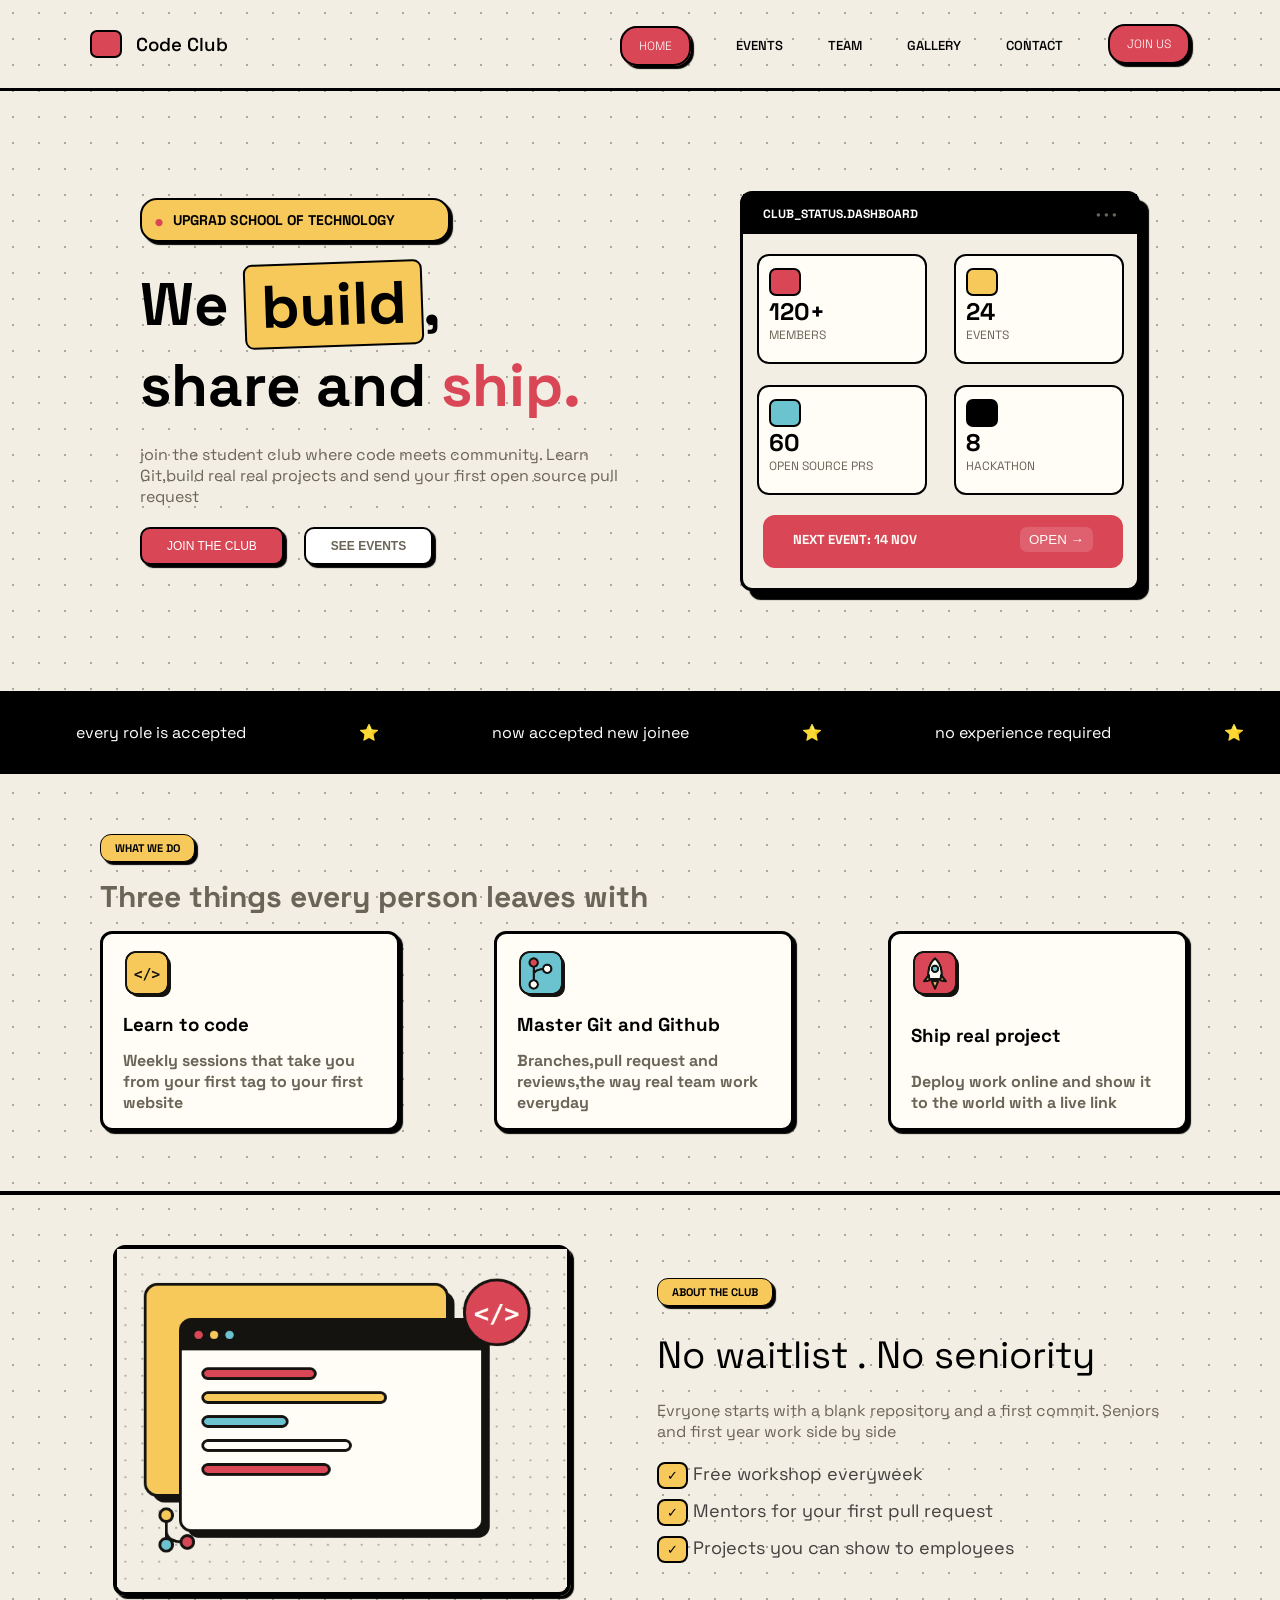
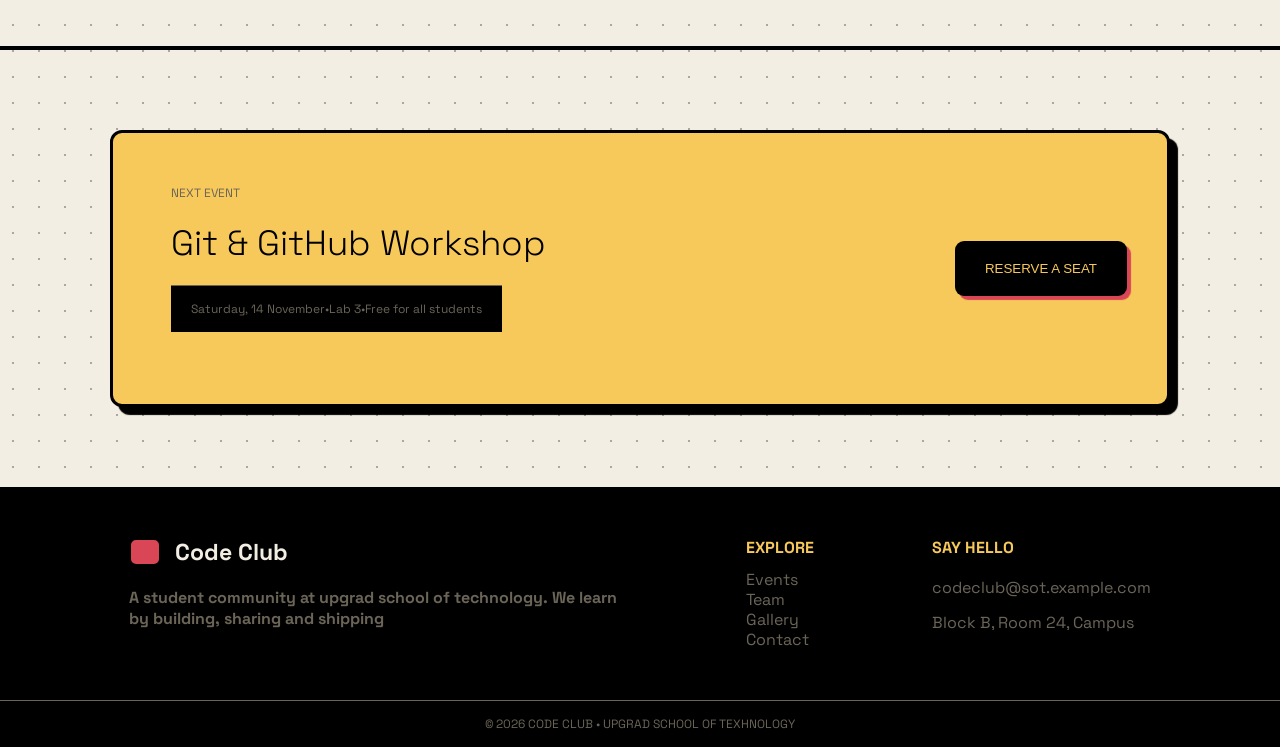
==== commit 3f9eb9c3: "Merge pull request #3 from bishaldas5112007-lang/team-branch Team branch" ====
--- a/index.html
+++ b/index.html
@@ -84,10 +84,9 @@
   <div class="ticker-track">
 
     <div class="group">
-      <span>EVERY ROLE IS OPEN</span><span>⭐</span>
-      <span></span>YOUR FIRST PR COULD BE CLUB HISTORY<span>⭐</span>
-      <span>NO EXPERIENCE REQUIRED</span><span>⭐</span>
-      <span>NOW ACCEPTING MEMBERS</span><span>⭐</span>
+      <span>every role is accepted</span><span>⭐</span>
+      <span>now accepted new joinee</span><span>⭐</span>
+      <span>no experience required</span><span>⭐</span>
     </div>
 
     <!-- exact duplicate -->
@@ -95,7 +94,6 @@
       <span>every role is accepted</span><span>⭐</span>
       <span>now accepted new joinee</span><span>⭐</span>
       <span>no experience required</span><span>⭐</span>
-      <span>NOW ACCEPTING MEMBERS</span><span>⭐</span>
     </div>
 
   </div>
@@ -109,17 +107,17 @@
         <h2>Three things every person leaves with</h2>
         <div class="card-list">
             <div class="card">
-                <img src="images/icons/icon-code.png">
+                <img src="images/icons/icon-code.png" alt="member 1">
                 <h3>Learn to code</h3>
                 <h4>Weekly sessions that take you from your first tag to your first website</h4>
             </div>
             <div class="card">
-                <img src="images/icons/icon-git.png">
+                <img src="images/icons/icon-git.png" alt="member 2">
                 <h3>Master Git and Github</h3>
                 <h4>Branches,pull request and reviews,the way real team work everyday</h4>
             </div>
             <div class="card">
-                <img src="images/icons/icon-ship.png">
+                <img src="images/icons/icon-ship.png" alt="member 3">
                 <h3>Ship real project</h3>
                 <h4>Deploy work online and show it to the world with a live link</h4>
             </div>
--- a/style.css
+++ b/style.css
@@ -1,6 +1,6 @@
 @import url('https://fonts.googleapis.com/css2?family=Space+Grotesk:wght@500;700&family=Space+Mono:wght@400;700&display=swap');
 
-button, input, select, textarea { font: inherit; }
+
 *{
     margin: 0;
     padding: 0;
@@ -16,20 +16,15 @@
 
 /*nav section */
 nav{
-   position: sticky;
-    top: 0;               
-    z-index: 10;
+   
     width: 100%;
-    border-bottom:   3px solid #151310; 
-     
+    border-bottom:   3px solid #000;  
 }
 .nav-container{
     display: flex;
     justify-content: center;
     padding: 24px 90px;
     justify-content: space-between;
-    background-color: #f2eee3;
-    border-bottom: solid 2px #151310;
 }
 .maintitle{
     display: flex;
@@ -47,7 +42,7 @@
     padding: 12px 14px;
     background-color: #d94656;
     border-radius: 7px;
-    border: solid 2px #151310;
+    border: solid 2px #000;
 }
 .maintitle h3{
     font-weight: 550;
@@ -62,29 +57,22 @@
 .nav-list a.active{
     padding: 10px 17px;
     background-color: #d94656;
-    color: #fffdf6;
+    color: #fff;
     font-size: 12px;
     font-weight: 100;
     border-radius: 17px;
     box-shadow: 3px 3px 1px rgba(0, 0, 0, 15);
-    border: solid 2px #151310;
+    border: solid 2px #000;
 }
 .join-button{
     padding: 10px 17px;
     background-color: #d94656;
-    color: #fffdf6;
+    color: #fff;
     font-size: 12px;
     font-weight: 100;
     border-radius: 17px;
     box-shadow: 3px 3px 1px rgba(0, 0, 0, 15);
-    border: solid 2px #151310;
-    cursor: pointer;
-    transition: transform .1s ease, box-shadow .1s ease;
-
-}
-.join-button:hover{
-    transform: translate(3px, 3px);
-    box-shadow: 3px 3px 0 #151310;
+    border: solid 2px #000;
 }
 
 /*hero section */
@@ -103,15 +91,15 @@
     display: flex;
     gap: 9px;
     align-items: center;
-    width: 330px;
+    width: 310px;
     padding: 4px 12px;
     background-color: #f7c95b;
-    color: #151310;
+    color: #000;
     font-size: 12px;
     font-weight: 100;
     border-radius: 17px;
     box-shadow: 3px 3px 1px rgba(0, 0, 0, 15);
-    border: solid 2px #151310;
+    border: solid 2px #000;
     margin-bottom: 20px;
 }
 .build .upgradtext .dot{
@@ -128,7 +116,7 @@
 .build-text{
     padding: 2px 15px;
     background-color: #f7c95b;
-    border: 2px solid #151310;
+    border: 2px solid #000;
     border-radius: 9px;
     display: inline-block;
     transform: rotate(-2deg);
@@ -145,23 +133,23 @@
 .club-button{
    padding: 10px 25px;
     background-color: #d94656;
-    color: #fffdf6;
+    color: #fff;
     font-size: 12px;
     font-weight: 100;
     border-radius: 10px;
     box-shadow: 3px 3px 1px rgba(0, 0, 0, 15);
-    border: solid 2px #151310; 
+    border: solid 2px #000; 
     margin-right: 20px;
 }
 .see-button{
     padding: 10px 25px;
-    background-color: #fffdf6;
+    background-color: #fff;
     color: #6b6558;
     font-size: 12px;
     font-weight: 600;
     border-radius: 10px;
     box-shadow: 3px 3px 1px rgba(0, 0, 0, 15);
-    border: solid 2px #151310;    
+    border: solid 2px #000;    
 }
 
 .club-status{
@@ -170,26 +158,25 @@
     justify-content: space-between;
     width: 400px;
     height: 400px;
-    border: solid 3px #151310;
+    border: solid 3px #000;
     border-radius: 12px;
     box-shadow: 9px 9px 1px rgba(0, 0, 0, 15);
-    background-color: #fffdf6;
+    background-color: #f2eee3;
     
 
 }
 .box-main-title{
     display: flex;
     justify-content: space-between;
-    background-color: #151310;
+    background-color: #000;
     padding: 12px 20px;
-    align-items: center;
+
 }
 .box-main-title h3{
-    color: #fffdf6;
+    color: #fff;
     font-size: 12px;
 }
 .box-main-title .dot{
-    font-size: 25px;
     color: #6b6558;
 }
 .first-row{
@@ -205,55 +192,54 @@
     border-radius: 12px;
     width: 170px;
     height: 110px;
-    border: solid 2px #151310;
-    background-color: #f2eee3;
+    border: solid 2px #000;
+    background-color: #fffdf6;
 }
 .first-btn{
     padding: 12px 14px;
     background-color: #d94656;
     border-radius: 7px;
-    border: solid 2px #151310;
+    border: solid 2px #000;
 }
 .second-btn{
     padding: 12px 14px;
     background-color: #f7c95b;
     border-radius: 7px;
-    border: solid 2px #151310;
+    border: solid 2px #000;
 }
 .third-btn{
     padding: 12px 14px;
     background-color: #6cc3d0;
     border-radius: 7px;
-    border: solid 2px #151310;
+    border: solid 2px #000;
 }
 .fourth-btn{
     padding: 12px 14px;
-    background-color: #151310;
+    background-color: #000;
     border-radius: 7px;
-    border: solid 2px #151310;
+    border: solid 2px #000;
 }
 .first-box p, .second-box p, .third-box p, .fourth-box p{
     color: #6b6558;
     font-size: 12px;
-    opacity: 0.6;
 }
 .last-section{
     padding: 10px 20px;
     background-color: #d94656;
     border-radius: 12px;
     margin-bottom: 20px;
-    width: 350px;
+    width: 360px;
     margin-left: 20px;
     align-items: center;
 }
 .last-section h4{
-    font-size: 11px;
+    font-size: 13px;
     padding: 2px 10px;
     align-items: center;
     color: #fffdf6;
 }
 .last-section .open{
-    margin-left: 65px;
+    margin-left: 100px;
     padding: 5px 9px;
     border-radius: 7px;
     border: none;
@@ -266,13 +252,13 @@
 
 .seperator{
     padding: 15px 20px;
-    background-color: #151310;
+    background-color: #000;
 }
 .ticker {
   overflow: hidden;
   width: 100%;
-  background: #151310;
-  color: #fffdf6;
+  background: #000;
+  color: #fff;
 }
 
 .ticker-track {
@@ -283,7 +269,6 @@
 
 .group {
   display: flex;
-   align-items: center;
   flex-shrink: 0;
   min-width: 100vw;          
   justify-content: space-around;
@@ -310,9 +295,9 @@
 .what-we-do .main-title{
     
     background-color: #f7c95b;
-    color: #151310;
+    color: #000;
     font-size: 11px;
-    border: solid 1px #151310;
+    border: solid 1px #000;
     display: inline-block;
     padding: 6px 14px;
     border-radius: 11px;
@@ -321,7 +306,7 @@
 }
 .what-we-do h2{
     font-size: 30px;
-    color: #151310;
+    color: #6b6558;
     margin-bottom: 15px;
 }
 .card-list{
@@ -337,7 +322,7 @@
     padding: 15px 20px;
     width: 300px;
     height: 200px;
-    border: solid 3px #151310;
+    border: solid 3px #000;
     border-radius: 12px;
     background-color: #fffdf6;
     box-shadow: 3px 3px 1px rgba(0, 0, 0, 15);
@@ -350,7 +335,7 @@
     margin-bottom: 10px;
 }
 .card h3{
-    color: #151310;
+    color: #000;
     margin-bottom: 10px;
 
 }
@@ -359,7 +344,7 @@
     
 }
 hr{
-    border: solid 2px #151310;
+    border: solid 2px #000;
 }
 
 /*about section */
@@ -372,7 +357,7 @@
     gap: 20px;
 }
 .about-png{
-    border: solid 4px #151310;
+    border: solid 4px #000;
     border-radius: 12px;
     box-shadow: 3px 3px 1px rgba(0, 0, 0, 15);
    
@@ -392,9 +377,9 @@
 }
 .about-text h3{
     background-color: #f7c95b;
-    color: #151310;
+    color: #000;
     font-size: 11px;
-    border: solid 1px #151310;
+    border: solid 1px #000;
     display: inline-block;
     padding: 6px 14px;
     border-radius: 11px;
@@ -424,7 +409,7 @@
     padding: 4px 8px;
     border-radius:8px ;
     background-color: #f7c95b;
-    border: solid 2px #151310;
+    border: solid 2px #000;
 }
 
 /* last section */
@@ -438,41 +423,30 @@
 .git-container{
     background-color: #f7c95b;
     width: 1200px;
-    padding: 20px 40px;
+    padding: 40px 40px;
     display: flex;
     align-items: center;
     justify-content: space-between;
-    border: solid 3px #151310;
+    border: solid 3px #000;
     border-radius: 12px;
     box-shadow: 8px 8px 1px rgba(0, 0, 0, 15);
 
 }
-.git-container .text{
-    background-color: #f7c95b;
-}
-.git-container .text p{
-    background-color: #f7c95b;
-    border: none;
-    
-}
-.text .main-heading{
+.main-heading{
     font-size: 12px;
     color: #6b6558;
     margin-bottom: 10px;
 }
-.text .sub-heading{
+.sub-heading{
     font-size: 35px;
     font-weight: 300;
-    margin-bottom: 7px;
-    color: #151310;
-}
-.text .last{
+    margin-bottom: 10px;
+}
+.last{
     font-size: 17px;
-    color: #151310;
-    padding-left:1px ;
 }
 .btn button{
-    background-color: #151310;
+    background-color: #000;
     border: none;
     padding: 20px 30px;
     color: #f7c95b;
@@ -484,7 +458,7 @@
 
 /* footer section */
 .details{
-    background-color: #151310;
+    background-color: #000;
     display: flex;
     padding: 50px 70px;
     justify-content: space-around;
@@ -493,7 +467,7 @@
     padding: 12px 14px;
     background-color: #d94656;
     border-radius: 7px;
-    border: solid 2px #151310;
+    border: solid 2px #000;
     margin-right: 14px
 ; 
 }
@@ -508,31 +482,28 @@
 }
 .description-last h4{
     width: 500px;
-    color: #f2eee3;
-     opacity: 0.9;
+    color: #6b6558;
 }
 .explore h4{
     color: #f7c95b;
     margin-bottom: 12px;
 }
 .explore p{
-    color: #f2eee3;
+    color: #6b6558;
     line-height: 20px;
-     opacity: 0.9;
 }
 .say-hello h4{
     color: #f7c95b;
     margin-bottom: 12px;
 }
 .say-hello p{
-    color:#f2eee3;
-    opacity: 0.9;
+    color: #6b6558;
     line-height: 35px;
 }
 
 .last{
     border-top: 1px solid #6b6558;
-    background-color: #151310;
+    background-color: #000;
     color: #6b6558;
     padding: 15px 20px;
     font-size: 12px;
@@ -552,9 +523,9 @@
 }
 .events-section h4{
     background-color: #f7c95b;
-    color: #151310;
+    color: #000;
     font-size: 11px;
-    border: solid 1px #151310;
+    border: solid 1px #000;
     display: inline-block;
     align-self: flex-start;
     padding: 6px 14px;
@@ -597,23 +568,17 @@
     font-size: 12px;
     padding: 7px 12px;
     border-radius: 12px;
-    border: solid 2px #151310;
+    border: solid 2px #000;
 }
 .workshop, .hack-night, .sprint{
     display: flex;
     flex-direction: column;
+    
     position: relative;
-    border: solid 3px #151310;
+    border: solid 3px #000;
     height: 450px;
-    cursor: pointer;
     border-radius: 10px;
-    box-shadow: 7px 7px 0px rgba(0, 0, 0, 15);
-    transition: transform, box-shadow, 0.3s;
-}
-.workshop:hover, .hack-night:hover, .sprint:hover{
-    transform: translate(-4px, -4px);
-        box-shadow: 12px 12px 0 #151310;
-
+    box-shadow: 7px 7px 1px rgba(0, 0, 0, 15);
 }
 .text{
     display: flex;
@@ -622,13 +587,12 @@
     justify-content: space-between;
     padding: 12px 18px;
     flex: 1;
-    background-color: #f2eee3;
 }
 .text h4{
      background-color: #f7c95b;
-    color: #151310;
+    color: #000;
     font-size: 11px;
-    border: solid 1px #151310;
+    border: solid 1px #000;
     display: inline-block;
     align-self: flex-start;
     padding: 6px 14px;
@@ -642,30 +606,23 @@
 }
 .text p{
     margin-bottom: 20px;
-    color: #6b6558;
 }
 .text button{
     padding: 10px 17px;
     background-color: #d94656;
-    color: #fffdf6;
+    color: #fff;
     font-size: 12px;
     font-weight: 100;
     border-radius: 17px;
-    box-shadow: 6px 6px 0 #151310;
-    border: solid 2px #151310;
-    transition: transform, box-shadow, 0.3s;
-
-}
-.text button:hover{
-    transform: translate(3px, 3px);
-    box-shadow: 3px 3px 0 #151310;
+    box-shadow: 3px 3px 1px rgba(0, 0, 0, 15);
+    border: solid 2px #000;
 }
 
 /*past events*/
 
 hr.dashed{
     border: 0;                        /* removes your global solid hr border */
-    border-top: 2px dashed #151310;
+    border-top: 2px dashed #000;
 }
 .past-events{
     padding: 60px 90px;
@@ -699,16 +656,19 @@
 .arav img, .diya img, .meera img, .rohan img{
     width: 150px;
     border-radius: 75px;
-    box-shadow: 6px 6px 0 #151310;;
-    border: solid 3px #151310;
+    box-shadow: 5px 5px 1px rgba(0, 0, 0, 15);
+    border: solid 3px #000;
     margin-bottom: 20px;
 }
 .arav, .diya, .meera, .rohan{
     background-color: #fffdf6;
-    border: solid 3px #151310;
+    border: solid 3px #000;
     padding: 40px 50px;
     border-radius: 12px;
-    box-shadow: 6px 6px 0 #151310;
+    box-shadow: 5px 7px 1px rgba(0, 0, 0, 15);
+
+}
+.arav, .diya, .meera, .rohan{
     display: flex;
     flex-direction: column;
     align-items: center;
@@ -722,7 +682,7 @@
 }
 .post{
     margin-bottom: 20px;
-    color: #d94656;
+    color: #df6170;
     font-size: 16px;
     font-weight: 700;
 }
@@ -733,7 +693,7 @@
 }
 .join{
     padding: 40px 50px;
-    border: solid 3px #151310;
+    border: solid 3px #000;
     width: 1200px;
     align-items: center;
     margin-left: 149px;
@@ -742,7 +702,7 @@
     display: flex;
     flex-direction: column;
     justify-content: center;
-   box-shadow: 10px 10px 0 #151310;
+    box-shadow: 10px 8px 1px rgba(0, 0, 0, 15);
     margin-bottom: 60px;
 
 }
@@ -757,370 +717,9 @@
     padding: 16px 34px;
     background-color: #d94656;
     color: #fffdf6;
-    border: solid 3px #151310;
+    border: solid 3px #000;
     border-radius: 10px;
-     box-shadow: 6px 6px 0 #151310;
+     box-shadow: 3px 3px 1px rgba(0, 0, 0, 15);
      font-size: 12px;
      font-weight: 700;
-     cursor: pointer;
-    transition: transform .1s ease, box-shadow .1s ease;
-}
-.join button:hover{
-    transform: translate(3px, 3px);
-    box-shadow: 3px 3px 0 #151310;
-}
-
-
-/* gallery */
-
-.all-images{
-    padding: 90px 60px;
-    display: flex;
-    flex-direction: column;
-    gap: 50px ;
-}
-.first-row img, .second-row img{
-    width: 300px;
-    height: 200px; 
-    margin-bottom: 0px;
-    display: block;
-}
-.first-row, .second-row{
- display: flex;
- justify-content: space-around;
- gap: 8px;
-}
-.first-row .card, .second-row .card{
-    border: solid 3px #151310;
-    border-radius: 12px;
-    box-shadow: 6px 6px 0 #151310;
-    overflow: hidden;
-    transition: transform .15s;
-}
-.first-row .card:hover, .second-row .card:hover {
-    transform: rotate(-1.5deg);
-}
-.first-row .card p, .second-row .card p{
-    background-color: #f7c95b;
-    padding: 18px;
-    border-top: solid 3px #151310;
-    
-}
-
-/* contact */
-
-.mid-content{
-    width: 1400px;
-
-    display: flex;
-    gap: 50px;
-    justify-content: center;
-    padding: 40px 90px;
-   
-    
-}
-.form-content form{
-    flex: 1;
-    display: flex;
-    flex-direction: column;
-    gap: 15px;
-    width: 600px;
-    border: solid 3px #151310;
-    height: 550px;
-    padding: 25px;
-    background-color: #fffdf6;
-     border-radius: 12px;
-     box-shadow: 6px 6px 0 #151310;
-    
-}
-.form-content form button{
-    align-items: flex-start;
-    width: 100px;
-}
-.form-content form label{
-    font-size: 12px;
-    color: #42403e;
-    font-weight: 700;
-    
-}
-.form-content form input{
-    height: 50px;
-    border-radius: 12px;
-    border: solid 2px #151310;
-     background-color: #f2eee3;
-}
-input:focus, select:focus, textarea:focus {
-    box-shadow: 4px 4px 0 #f7c95b;
-}
-.form-content form select{
-    height: 50px;
-    border-radius: 12px;
-    border: solid 2px #151310;
-    background-color: #f2eee3;
-}
-.form-content form textarea{
-    height: 150px;
-    background-color: #f2eee3;
-     border-radius: 12px;
-    border: solid 2px #151310;
-}
-.form-content form button{
-    width: 150px;
-    height: 55px;
-    border-radius: 12px;
-    border: solid 2px #151310;
-    background-color: #d94656;
-    color: #fffdf6;
-    font-size: 12px;
-    font-weight: 600;
-    box-shadow: 6px 6px 0 #151310;
-    cursor: pointer;
-    transition: transform .1s ease, box-shadow .1s ease;
-}
-.form-content form button:hover{
-    transform: translate(3px, 3px);
-    box-shadow: 3px 3px 0 #151310;
-}
-
-.message-content{
-    display: flex;
-    flex-direction: column;
-    justify-content: space-around;
-    background-color: #6cc3d0;
-    height: 250px;
-    width: 300px;
-    padding: 24px 32px;
-    border: solid 2px #151310;
-    border-radius: 12px;
-    box-shadow: 6px 6px 0 #151310;
-    font-size: 13px;
-}
-.message-content h4{
-    margin-bottom: 4px;
-    font-weight: bold;
-}
-
-.details-section{
- display: flex;
- flex-direction: column;
- justify-content: center;
- align-items: center;
- padding: 50px 70px;
- background-color: #fffdf6;
-}
-.details-section h2,
-.details-list {
-    width: 700px;
-    max-width: 100%;
-    box-sizing: border-box;
-    
-}
-.details-section h2{
-    margin-bottom: 20px;
-    font-size: 44px;
-}
-
-.details-list  .details1{
-    background-color: #fffdf6;
-    display: flex;
-    flex-direction: column;
-    padding: 12px 24px;
-    width: 700px;
-    border-radius: 12px;
-     border: solid 2px #151310;
-     box-shadow: 6px 6px 0 #151310;
-     margin-bottom: 20px;
-     font-size: 12px;
-     font-weight: bold;
-}
-
-
-
-
-
-
-
-
-button, input, select, textarea { font: inherit; }
-
-/* mono, uppercase labels */
-.nav-list a,
-.nav-list a.active,
-.join-button,
-button,
-.build .upgradtext,
-.what-we-do .main-title,
-.about-text h3,
-.box-main-title h3,
-.first-box p, .second-box p, .third-box p, .fourth-box p,
-.last-section h4,
-.explore h4, .say-hello h4,
-.text .main-heading,
-.group span,
-.events-section h4,
-.text h4,
-.date-badge,
-.post,
-.last-events span,
-.form-content form label,
-.details-list .details1 summary {
-    font-family: 'Space Mono', monospace;
-    text-transform: uppercase;
-    letter-spacing: 1.5px;
-}
-
-
-
-
-/* ================= RESPONSIVE: phones ================= */
-@media (max-width: 600px) {
-
-    img { max-width: 100%; height: auto; }
-
-    /* ---------- header: links wrap under the logo, centred ---------- */
-    .nav-container {
-        flex-direction: column;
-        align-items: center;
-        gap: 14px;
-        padding: 16px 24px;
-    }
-    .nav-list {
-        flex-wrap: wrap;
-        justify-content: center;
-        gap: 12px 20px;
-    }
-
-    /* ---------- hero: one column ---------- */
-    .hero {
-        flex-direction: column;
-        align-items: stretch;
-        gap: 40px;
-        padding: 40px 24px;
-    }
-    .build { max-width: 100%; }
-    .build .upgradtext { width: fit-content; max-width: 100%; }
-    .main-title { font-size: 2.8rem; }
-    .club-button, .see-button {
-        display: block;
-        width: fit-content;
-        margin: 0 0 12px 0;
-    }
-
-    /* ---------- dashboard: full width, tiles stay 2 x 2 ---------- */
-    .club-status {
-        width: 100%;
-        height: auto;
-        gap: 14px;
-        padding-bottom: 16px;
-    }
-    .club-status .first-row,
-    .club-status .second-row {
-        display: flex;
-        gap: 12px;
-        padding: 0 14px;
-    }
-    .first-box, .second-box, .third-box, .fourth-box {
-        flex: 1;
-        min-width: 0;          /* lets the tile shrink instead of overflowing */
-        width: auto;
-        height: auto;
-        min-height: 110px;
-    }
-    .last-section {
-        display: flex;
-        flex-wrap: wrap;
-        justify-content: space-between;
-        align-items: center;
-        gap: 8px;
-        width: auto;
-        margin: 0 14px;
-    }
-    .last-section .open { margin-left: 0; }
-
-    /* ---------- feature cards: one column ---------- */
-    .what-we-do { padding: 40px 24px; }
-    .card-list {
-        flex-direction: column;
-        align-items: stretch;
-        gap: 24px;
-        width: 100%;
-    }
-    .card-list .card {
-        width: auto;
-        height: auto;
-        gap: 6px;
-    }
-
-    /* ---------- about: image above text ---------- */
-    .about-section {
-        width: 100%;
-        flex-direction: column;
-        align-items: stretch;
-        padding: 40px 24px;
-    }
-    .about-png, .about-img { width: 100%; }
-    .about-text {
-        width: 100%;
-        height: auto;
-        padding: 0;
-        gap: 14px;
-    }
-
-    /* ---------- banner ---------- */
-    .git { padding: 40px 24px; }
-    .git-container {
-        width: 100%;
-        flex-direction: column;
-        align-items: flex-start;
-        gap: 20px;
-    }
-
-    /* ---------- footer: one column ---------- */
-    .details {
-        flex-direction: column;
-        justify-content: flex-start;
-        gap: 32px;
-        padding: 40px 24px;
-    }
-    .description-last h4 { width: auto; }
-
-    /* ---------- other pages ---------- */
-
-    /* events */
-    .events-section { padding: 40px 24px; }
-    .upcoming { max-width: 100%; padding: 40px 24px; }
-    .cardlist { flex-direction: column; gap: 32px; }
-    .workshop, .hack-night, .sprint { height: auto; }
-    .image img { width: 100%; }
-    .past-events { padding: 40px 24px; }
-    .last-events span { display: block; margin: 0 0 4px 0; }
-
-    /* team */
-    .profile-photos {
-        flex-direction: column;
-        align-items: stretch;
-        gap: 24px;
-        padding: 40px 24px;
-    }
-    .join {
-        width: calc(100% - 48px);
-        margin: 0 24px 40px;
-    }
-
-    /* gallery */
-    .all-images { padding: 40px 24px; gap: 24px; }
-    .all-images .first-row,
-    .all-images .second-row { flex-direction: column; gap: 24px; }
-    .first-row img, .second-row img { width: 100%; height: auto; }
-
-    /* contact */
-    .mid-content {
-        width: 100%;
-        flex-direction: column;
-        padding: 40px 24px;
-    }
-    .form-content form { width: 100%; height: auto; }
-    .message-content { width: 100%; height: auto; }
-    .details-section { padding: 40px 24px; }
-    .details-list .details1 { width: 100%; }
-}
+}
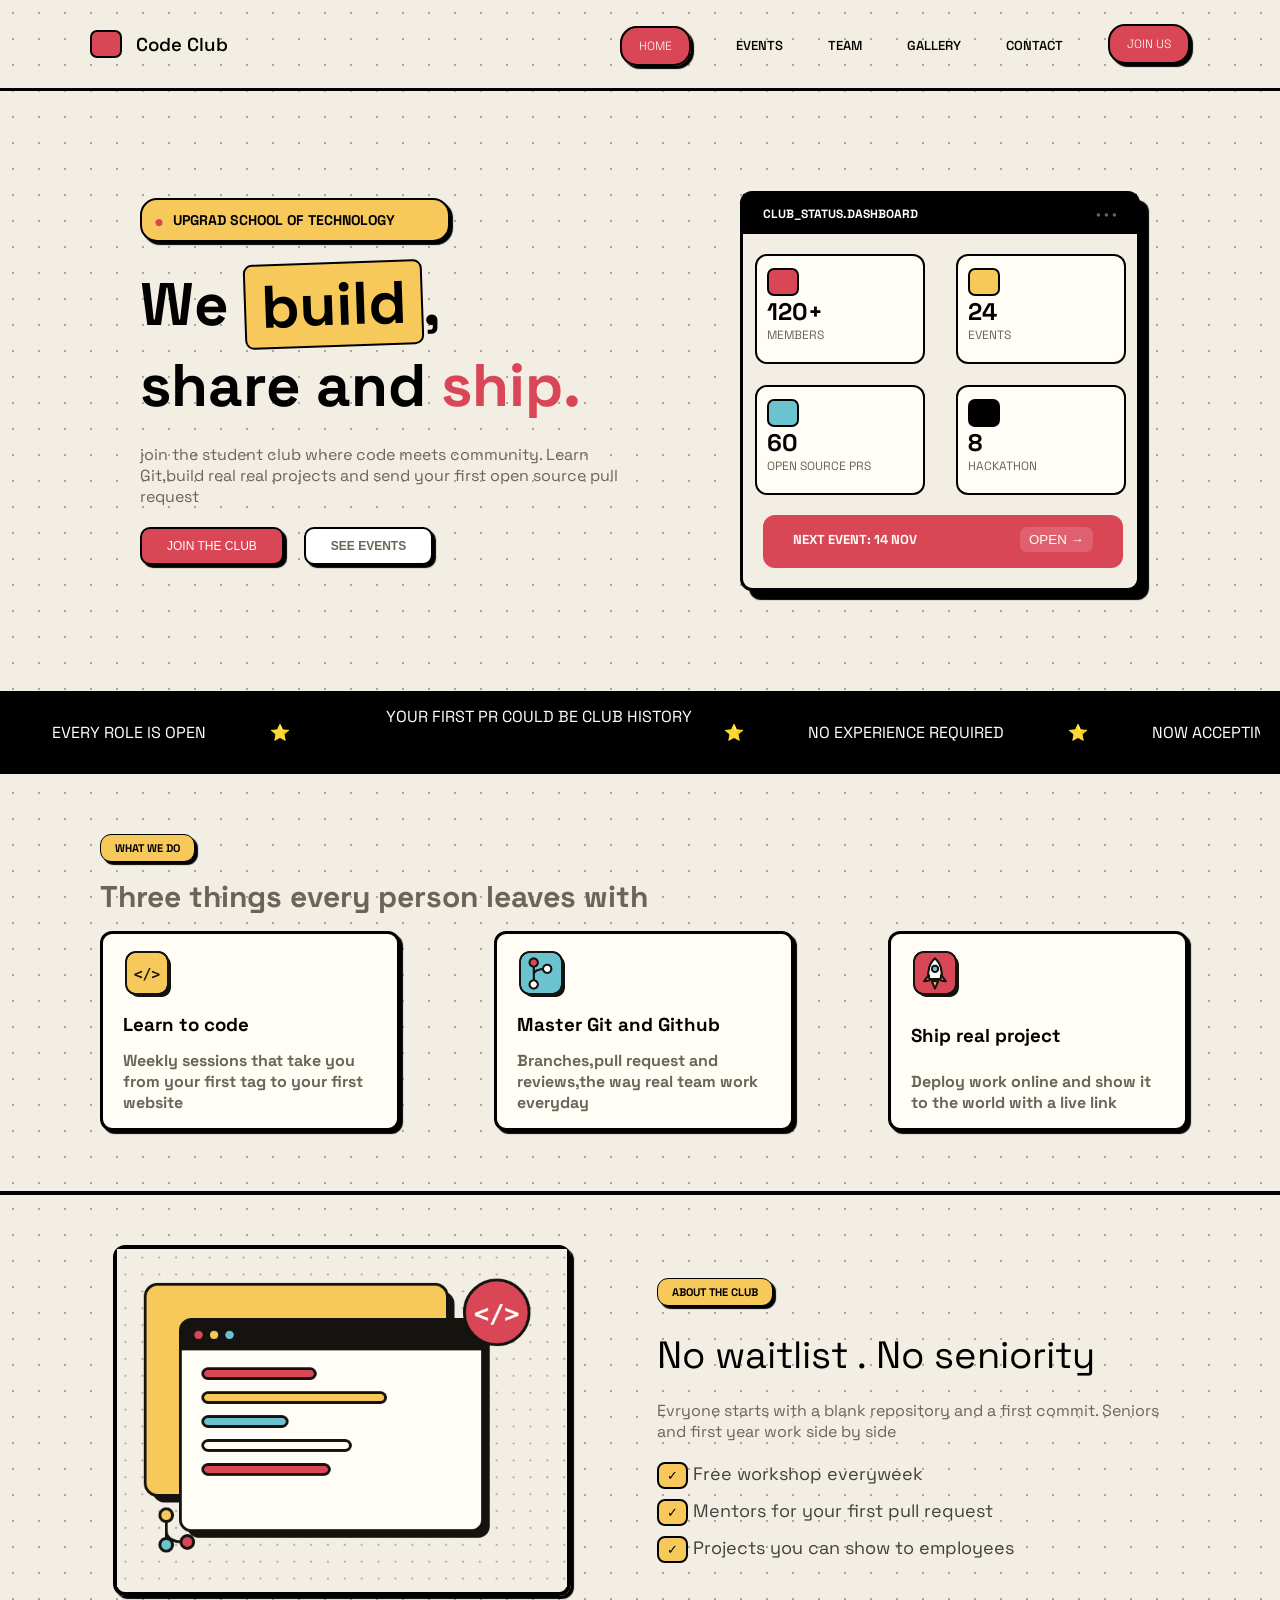
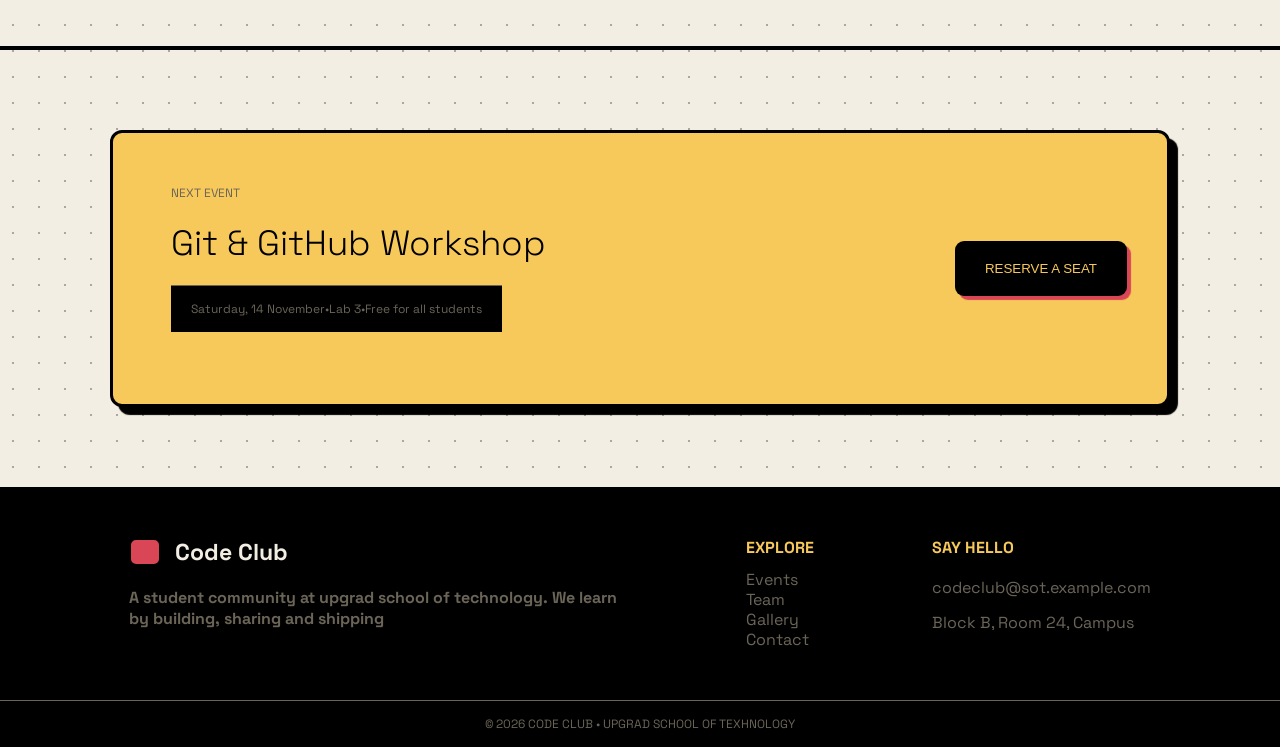
==== commit b85efd96: "Merge branch 'main' into contact-branch" ====
--- a/index.html
+++ b/index.html
@@ -84,9 +84,10 @@
   <div class="ticker-track">
 
     <div class="group">
-      <span>every role is accepted</span><span>⭐</span>
-      <span>now accepted new joinee</span><span>⭐</span>
-      <span>no experience required</span><span>⭐</span>
+      <span>EVERY ROLE IS OPEN</span><span>⭐</span>
+      <span></span>YOUR FIRST PR COULD BE CLUB HISTORY<span>⭐</span>
+      <span>NO EXPERIENCE REQUIRED</span><span>⭐</span>
+      <span>NOW ACCEPTING MEMBERS</span><span>⭐</span>
     </div>
 
     <!-- exact duplicate -->
@@ -94,6 +95,7 @@
       <span>every role is accepted</span><span>⭐</span>
       <span>now accepted new joinee</span><span>⭐</span>
       <span>no experience required</span><span>⭐</span>
+      <span>NOW ACCEPTING MEMBERS</span><span>⭐</span>
     </div>
 
   </div>
--- a/style.css
+++ b/style.css
@@ -723,3 +723,38 @@
      font-size: 12px;
      font-weight: 700;
 }
+
+
+/* gallery */
+.events-section-gallery{
+
+}
+.all-images{
+    padding: 90px 60px;
+    display: flex;
+    flex-direction: column;
+    gap: 50px ;
+}
+.first-row img, .second-row img{
+    width: 300px;
+    height: 200px; 
+    margin-bottom: 0px;
+    display: block;
+}
+.first-row, .second-row{
+ display: flex;
+ justify-content: space-around;
+ gap: 8px;
+}
+.first-row .card, .second-row .card{
+    border: solid 3px #000;
+    border-radius: 12px;
+    box-shadow: 3px 3px 1px rgba(0, 0, 0, 15);
+    overflow: hidden;
+}
+.first-row .card p, .second-row .card p{
+    background-color: #f7c95b;
+    padding: 18px;
+    border-top: solid 3px #000;
+    
+}
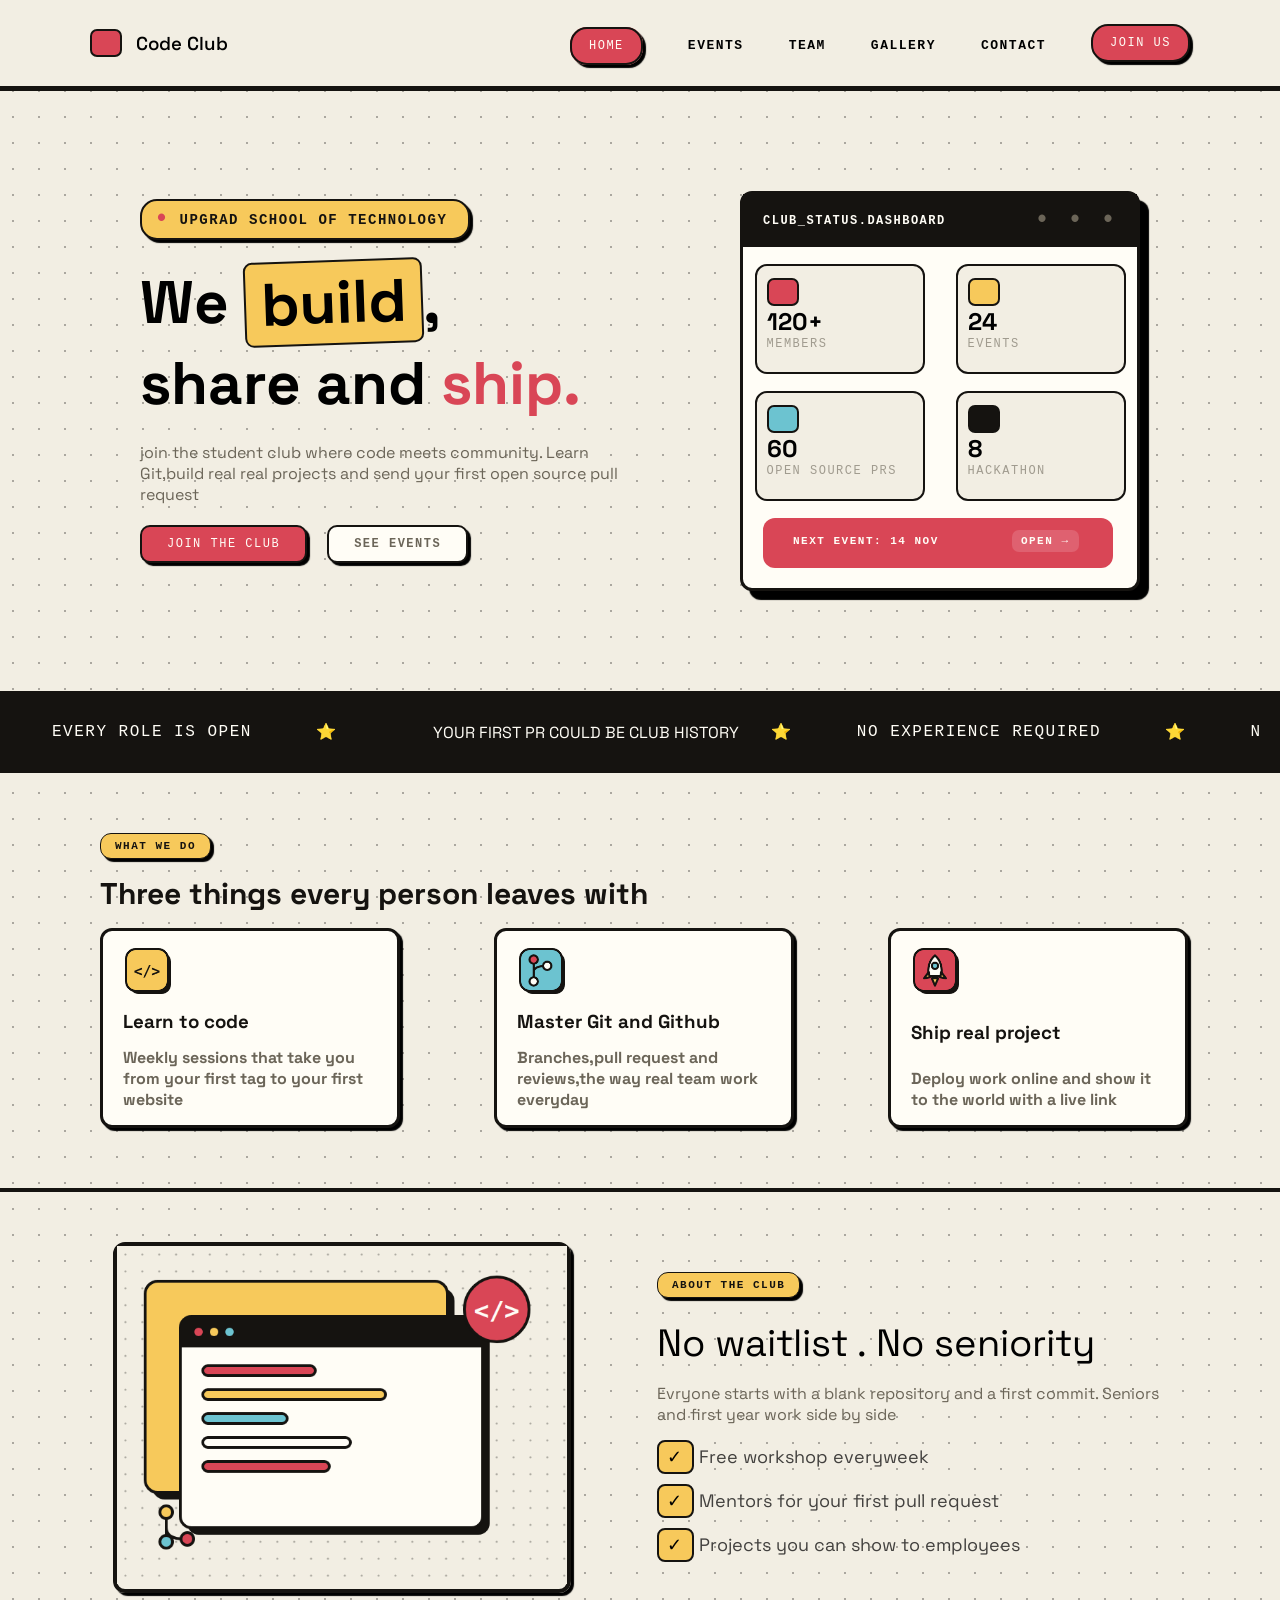
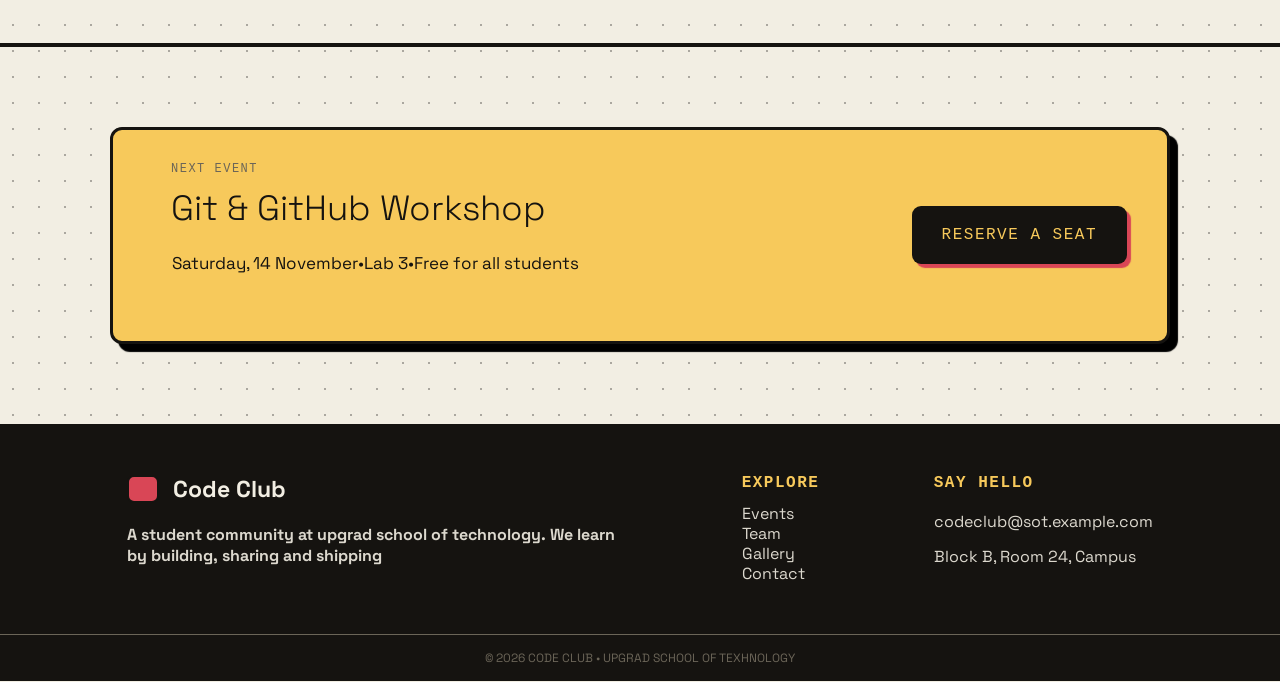
==== commit b7a46bf3: "fix: point all pages to styles.css" ====
--- a/index.html
+++ b/index.html
@@ -4,7 +4,7 @@
     <meta charset="UTF-8">
     <meta name="viewport" content="width=device-width, initial-scale=1.0">
     <title>Code Club</title>
-    <link rel="stylesheet" href="style.css">
+    <link rel="stylesheet" href="styles.css">
 </head>
 <body>
     
@@ -109,17 +109,17 @@
         <h2>Three things every person leaves with</h2>
         <div class="card-list">
             <div class="card">
-                <img src="images/icons/icon-code.png" alt="member 1">
+                <img src="images/icons/icon-code.png">
                 <h3>Learn to code</h3>
                 <h4>Weekly sessions that take you from your first tag to your first website</h4>
             </div>
             <div class="card">
-                <img src="images/icons/icon-git.png" alt="member 2">
+                <img src="images/icons/icon-git.png">
                 <h3>Master Git and Github</h3>
                 <h4>Branches,pull request and reviews,the way real team work everyday</h4>
             </div>
             <div class="card">
-                <img src="images/icons/icon-ship.png" alt="member 3">
+                <img src="images/icons/icon-ship.png">
                 <h3>Ship real project</h3>
                 <h4>Deploy work online and show it to the world with a live link</h4>
             </div>
--- a/styles.css
+++ b/styles.css
@@ -0,0 +1,1126 @@
+@import url('https://fonts.googleapis.com/css2?family=Space+Grotesk:wght@500;700&family=Space+Mono:wght@400;700&display=swap');
+
+button, input, select, textarea { font: inherit; }
+*{
+    margin: 0;
+    padding: 0;
+    box-sizing: border-box;
+}
+body{
+    font-family: 'Space Grotesk', sans-serif;;
+    background-color: #f2eee3;
+    background-image: radial-gradient(rgba(21,19,16, .32) 1.2px, transparent 1.4px);
+    background-size: 26px 26px;
+    min-height: 100vh;
+}
+
+/*nav section */
+nav{
+   position: sticky;
+    top: 0;               
+    z-index: 10;
+    width: 100%;
+    border-bottom:   3px solid #151310; 
+     
+}
+.nav-container{
+    display: flex;
+    justify-content: center;
+    padding: 24px 90px;
+    justify-content: space-between;
+    background-color: #f2eee3;
+    border-bottom: solid 2px #151310;
+}
+.maintitle{
+    display: flex;
+    gap: 14px;
+    align-items: center;
+    
+}
+.nav-list{
+    display: flex;
+    gap: 45px;
+    align-items: center;
+}
+
+.maintitle button{
+    padding: 12px 14px;
+    background-color: #d94656;
+    border-radius: 7px;
+    border: solid 2px #151310;
+}
+.maintitle h3{
+    font-weight: 550;
+}
+.nav-list a{
+    text-decoration: none;
+    color: black;
+    font-weight: 550;
+    font-size: 13px;
+    
+}
+.nav-list a.active{
+    padding: 10px 17px;
+    background-color: #d94656;
+    color: #fffdf6;
+    font-size: 12px;
+    font-weight: 100;
+    border-radius: 17px;
+    box-shadow: 3px 3px 1px rgba(0, 0, 0, 15);
+    border: solid 2px #151310;
+}
+.join-button{
+    padding: 10px 17px;
+    background-color: #d94656;
+    color: #fffdf6;
+    font-size: 12px;
+    font-weight: 100;
+    border-radius: 17px;
+    box-shadow: 3px 3px 1px rgba(0, 0, 0, 15);
+    border: solid 2px #151310;
+    cursor: pointer;
+    transition: transform .1s ease, box-shadow .1s ease;
+
+}
+.join-button:hover{
+    transform: translate(3px, 3px);
+    box-shadow: 3px 3px 0 #151310;
+}
+
+/*hero section */
+
+.hero{
+    display: flex;
+    justify-content: space-around;
+    align-items: center;
+    padding: 100px 90px;
+}
+.build{
+    max-width: 500px;
+    width: 100%;
+}
+.build .upgradtext{
+    display: flex;
+    gap: 9px;
+    align-items: center;
+    width: 330px;
+    padding: 4px 12px;
+    background-color: #f7c95b;
+    color: #151310;
+    font-size: 12px;
+    font-weight: 100;
+    border-radius: 17px;
+    box-shadow: 3px 3px 1px rgba(0, 0, 0, 15);
+    border: solid 2px #151310;
+    margin-bottom: 20px;
+}
+.build .upgradtext .dot{
+    font-size: 25px;
+    color: #d94656;
+}
+.main-title{
+    font-size: 60px;
+   
+}
+.we-build{
+    margin-bottom: 20px;
+}
+.build-text{
+    padding: 2px 15px;
+    background-color: #f7c95b;
+    border: 2px solid #151310;
+    border-radius: 9px;
+    display: inline-block;
+    transform: rotate(-2deg);
+}
+.ship{
+    color: #d94656;
+
+}
+.build p{
+    color: #6b6558;
+    margin-bottom: 20px;
+}
+
+.club-button{
+   padding: 10px 25px;
+    background-color: #d94656;
+    color: #fffdf6;
+    font-size: 12px;
+    font-weight: 100;
+    border-radius: 10px;
+    box-shadow: 3px 3px 1px rgba(0, 0, 0, 15);
+    border: solid 2px #151310; 
+    margin-right: 20px;
+}
+.see-button{
+    padding: 10px 25px;
+    background-color: #fffdf6;
+    color: #6b6558;
+    font-size: 12px;
+    font-weight: 600;
+    border-radius: 10px;
+    box-shadow: 3px 3px 1px rgba(0, 0, 0, 15);
+    border: solid 2px #151310;    
+}
+
+.club-status{
+    display: flex;
+    flex-direction: column;
+    justify-content: space-between;
+    width: 400px;
+    height: 400px;
+    border: solid 3px #151310;
+    border-radius: 12px;
+    box-shadow: 9px 9px 1px rgba(0, 0, 0, 15);
+    background-color: #fffdf6;
+    
+
+}
+.box-main-title{
+    display: flex;
+    justify-content: space-between;
+    background-color: #151310;
+    padding: 12px 20px;
+    align-items: center;
+}
+.box-main-title h3{
+    color: #fffdf6;
+    font-size: 12px;
+}
+.box-main-title .dot{
+    font-size: 25px;
+    color: #6b6558;
+}
+.first-row{
+    display: flex;
+    justify-content: space-around;
+}
+.second-row{
+    display: flex;
+    justify-content: space-around;
+}
+.first-box, .second-box, .third-box, .fourth-box{
+    padding: 10px 10px;
+    border-radius: 12px;
+    width: 170px;
+    height: 110px;
+    border: solid 2px #151310;
+    background-color: #f2eee3;
+}
+.first-btn{
+    padding: 12px 14px;
+    background-color: #d94656;
+    border-radius: 7px;
+    border: solid 2px #151310;
+}
+.second-btn{
+    padding: 12px 14px;
+    background-color: #f7c95b;
+    border-radius: 7px;
+    border: solid 2px #151310;
+}
+.third-btn{
+    padding: 12px 14px;
+    background-color: #6cc3d0;
+    border-radius: 7px;
+    border: solid 2px #151310;
+}
+.fourth-btn{
+    padding: 12px 14px;
+    background-color: #151310;
+    border-radius: 7px;
+    border: solid 2px #151310;
+}
+.first-box p, .second-box p, .third-box p, .fourth-box p{
+    color: #6b6558;
+    font-size: 12px;
+    opacity: 0.6;
+}
+.last-section{
+    padding: 10px 20px;
+    background-color: #d94656;
+    border-radius: 12px;
+    margin-bottom: 20px;
+    width: 350px;
+    margin-left: 20px;
+    align-items: center;
+}
+.last-section h4{
+    font-size: 11px;
+    padding: 2px 10px;
+    align-items: center;
+    color: #fffdf6;
+}
+.last-section .open{
+    margin-left: 65px;
+    padding: 5px 9px;
+    border-radius: 7px;
+    border: none;
+    background-color: #df6170;
+    color: #fffdf6;
+}
+
+
+/*seperator*/
+
+.seperator{
+    padding: 15px 20px;
+    background-color: #151310;
+}
+.ticker {
+  overflow: hidden;
+  width: 100%;
+  background: #151310;
+  color: #fffdf6;
+}
+
+.ticker-track {
+  display: flex;
+  width: max-content;
+  animation: scroll 20s linear infinite;
+}
+
+.group {
+  display: flex;
+   align-items: center;
+  flex-shrink: 0;
+  min-width: 100vw;          
+  justify-content: space-around;
+  white-space: nowrap;
+}
+
+.group span {
+  padding: 1rem 2rem;        
+}
+
+@keyframes scroll {
+  from { transform: translateX(0); }
+  to   { transform: translateX(-50%); }
+}
+
+/*cards section*/
+
+.what-we-do{
+    padding: 60px 100px;
+    display: flex;
+    flex-direction: column;
+    align-items: flex-start;
+}
+.what-we-do .main-title{
+    
+    background-color: #f7c95b;
+    color: #151310;
+    font-size: 11px;
+    border: solid 1px #151310;
+    display: inline-block;
+    padding: 6px 14px;
+    border-radius: 11px;
+    box-shadow: 3px 3px 1px rgba(0, 0, 0, 15);
+    margin-bottom: 15px;
+}
+.what-we-do h2{
+    font-size: 30px;
+    color: #151310;
+    margin-bottom: 15px;
+}
+.card-list{
+    display: flex;
+    justify-content: space-around;
+    align-items: center;
+    gap: 94px;
+}
+.card-list .card{
+    display: flex;
+    flex-direction: column;
+    justify-content: space-between;
+    padding: 15px 20px;
+    width: 300px;
+    height: 200px;
+    border: solid 3px #151310;
+    border-radius: 12px;
+    background-color: #fffdf6;
+    box-shadow: 3px 3px 1px rgba(0, 0, 0, 15);
+}
+
+.card img{
+    
+    width: 50px;
+    height: 50px;
+    margin-bottom: 10px;
+}
+.card h3{
+    color: #151310;
+    margin-bottom: 10px;
+
+}
+.card h4{
+    color: #6b6558;
+    
+}
+hr{
+    border: solid 2px #151310;
+}
+
+/*about section */
+.about-section{
+    width: 1300px;
+    display: flex;
+    justify-content: space-around;
+    padding: 50px 90px;
+    align-items: center;
+    gap: 20px;
+}
+.about-png{
+    border: solid 4px #151310;
+    border-radius: 12px;
+    box-shadow: 3px 3px 1px rgba(0, 0, 0, 15);
+   
+}
+.about-img{
+    width: 450px;
+}
+.about-text{
+    width: 550px;
+    display: flex;
+    flex-direction: column;
+    padding: 12px 20px;
+    align-items: flex-start;
+    justify-content: space-around;
+    height: 320px;
+    
+}
+.about-text h3{
+    background-color: #f7c95b;
+    color: #151310;
+    font-size: 11px;
+    border: solid 1px #151310;
+    display: inline-block;
+    padding: 6px 14px;
+    border-radius: 11px;
+    box-shadow: 3px 3px 1px rgba(0, 0, 0, 15);
+    margin-bottom: 15px;
+}
+.about-text h2{
+    font-size: 38px;
+    font-weight: 400;
+    margin-bottom: 10px;
+}
+.about-text .long-text{
+    color: #6b6558;
+}
+.text-button{
+    display: flex;
+    flex-direction: column;
+    
+}
+.about-text .text-button p{
+    font-size: 18px;
+    color: #42403e;
+    margin-top: 10px;
+    
+}
+.about-text .text-button button{
+    padding: 4px 8px;
+    border-radius:8px ;
+    background-color: #f7c95b;
+    border: solid 2px #151310;
+}
+
+/* last section */
+.git{
+    display: flex;
+    padding: 80px 110px;
+    align-items: center;
+    justify-content: space-between;
+    
+}
+.git-container{
+    background-color: #f7c95b;
+    width: 1200px;
+    padding: 20px 40px;
+    display: flex;
+    align-items: center;
+    justify-content: space-between;
+    border: solid 3px #151310;
+    border-radius: 12px;
+    box-shadow: 8px 8px 1px rgba(0, 0, 0, 15);
+
+}
+.git-container .text{
+    background-color: #f7c95b;
+}
+.git-container .text p{
+    background-color: #f7c95b;
+    border: none;
+    
+}
+.text .main-heading{
+    font-size: 12px;
+    color: #6b6558;
+    margin-bottom: 10px;
+}
+.text .sub-heading{
+    font-size: 35px;
+    font-weight: 300;
+    margin-bottom: 7px;
+    color: #151310;
+}
+.text .last{
+    font-size: 17px;
+    color: #151310;
+    padding-left:1px ;
+}
+.btn button{
+    background-color: #151310;
+    border: none;
+    padding: 20px 30px;
+    color: #f7c95b;
+    border-radius:9px ;
+    font-weight: 500;
+    box-shadow: 4px 4px 1px #d94656;
+
+}
+
+/* footer section */
+.details{
+    background-color: #151310;
+    display: flex;
+    padding: 50px 70px;
+    justify-content: space-around;
+}
+.description-last button{
+    padding: 12px 14px;
+    background-color: #d94656;
+    border-radius: 7px;
+    border: solid 2px #151310;
+    margin-right: 14px
+; 
+}
+.description-last h3{
+    font-size: 23px;
+    color: #f2eee3;
+}
+.sameposition{
+    display: flex;
+    align-items: center;
+    margin-bottom: 20px;
+}
+.description-last h4{
+    width: 500px;
+    color: #f2eee3;
+     opacity: 0.9;
+}
+.explore h4{
+    color: #f7c95b;
+    margin-bottom: 12px;
+}
+.explore p{
+    color: #f2eee3;
+    line-height: 20px;
+     opacity: 0.9;
+}
+.say-hello h4{
+    color: #f7c95b;
+    margin-bottom: 12px;
+}
+.say-hello p{
+    color:#f2eee3;
+    opacity: 0.9;
+    line-height: 35px;
+}
+
+.last{
+    border-top: 1px solid #6b6558;
+    background-color: #151310;
+    color: #6b6558;
+    padding: 15px 20px;
+    font-size: 12px;
+    align-items: center;
+    display: flex;
+    justify-content: center;
+}
+
+
+/*events section*/
+
+
+.events-section{
+    display: flex;
+    flex-direction: column;
+    padding: 55px 80px;
+}
+.events-section h4{
+    background-color: #f7c95b;
+    color: #151310;
+    font-size: 11px;
+    border: solid 1px #151310;
+    display: inline-block;
+    align-self: flex-start;
+    padding: 6px 14px;
+    border-radius: 11px;
+    box-shadow: 3px 3px 1px rgba(0, 0, 0, 15);
+    margin-bottom: 15px;
+}
+.events-section h1{
+    font-size: 50px;
+    margin-bottom: 10px;
+}
+.events-section p{
+    color: #6b6558;
+}
+
+/*upcoming*/
+
+.upcoming{
+    padding: 50px 90px;
+    max-width: 960px;
+    width: 100%;
+}
+.upcoming .main-title{
+    font-size: 35px;
+    margin-bottom: 20px;
+}
+.image img{
+    width: 350px;
+}
+.cardlist{
+    display: flex;
+    gap: 60px;
+}
+.date-badge{
+    color: #f2eee3;
+    position: absolute;
+    top: 16px;
+    left: 15px;
+    background-color: #d94656;
+    font-size: 12px;
+    padding: 7px 12px;
+    border-radius: 12px;
+    border: solid 2px #151310;
+}
+.workshop, .hack-night, .sprint{
+    display: flex;
+    flex-direction: column;
+    position: relative;
+    border: solid 3px #151310;
+    height: 450px;
+    cursor: pointer;
+    border-radius: 10px;
+    box-shadow: 7px 7px 0px rgba(0, 0, 0, 15);
+    transition: transform, box-shadow, 0.3s;
+}
+.workshop:hover, .hack-night:hover, .sprint:hover{
+    transform: translate(-4px, -4px);
+        box-shadow: 12px 12px 0 #151310;
+
+}
+.text{
+    display: flex;
+    flex-direction: column;
+    align-items: flex-start;
+    justify-content: space-between;
+    padding: 12px 18px;
+    flex: 1;
+    background-color: #f2eee3;
+}
+.text h4{
+     background-color: #f7c95b;
+    color: #151310;
+    font-size: 11px;
+    border: solid 1px #151310;
+    display: inline-block;
+    align-self: flex-start;
+    padding: 6px 14px;
+    border-radius: 11px;
+    box-shadow: 3px 3px 1px rgba(0, 0, 0, 15);
+    margin-bottom: 15px;
+}
+.text h1{
+    font-size: 20px;
+    margin-bottom: 20px;
+}
+.text p{
+    margin-bottom: 20px;
+    color: #6b6558;
+}
+.text button{
+    padding: 10px 17px;
+    background-color: #d94656;
+    color: #fffdf6;
+    font-size: 12px;
+    font-weight: 100;
+    border-radius: 17px;
+    box-shadow: 6px 6px 0 #151310;
+    border: solid 2px #151310;
+    transition: transform, box-shadow, 0.3s;
+
+}
+.text button:hover{
+    transform: translate(3px, 3px);
+    box-shadow: 3px 3px 0 #151310;
+}
+
+/*past events*/
+
+hr.dashed{
+    border: 0;                        /* removes your global solid hr border */
+    border-top: 2px dashed #151310;
+}
+.past-events{
+    padding: 60px 90px;
+    background-color: #fffdf6;
+}
+.past-events .past{
+    margin-bottom: 30px;
+}
+.last-events{
+    display: flex;
+    flex-direction: column;
+    gap: 20px;
+}
+.last-events span{
+    color: #df6170;
+    margin-right: 50px;
+}
+
+
+/*TEAMS PAGE */
+
+.profile-photos{
+    padding: 80px 90px;
+   
+    
+    display: flex;
+    justify-content: space-around;
+    align-items: center;
+   
+}
+.arav img, .diya img, .meera img, .rohan img{
+    width: 150px;
+    border-radius: 75px;
+    box-shadow: 6px 6px 0 #151310;;
+    border: solid 3px #151310;
+    margin-bottom: 20px;
+}
+.arav, .diya, .meera, .rohan{
+    background-color: #fffdf6;
+    border: solid 3px #151310;
+    padding: 40px 50px;
+    border-radius: 12px;
+    box-shadow: 6px 6px 0 #151310;
+    display: flex;
+    flex-direction: column;
+    align-items: center;
+}
+.profile-info{
+    margin-bottom: 24px;
+    
+}
+.arav h3, .diya h3, .meera h3, .rohan h3{
+    margin-bottom: 7px;
+}
+.post{
+    margin-bottom: 20px;
+    color: #d94656;
+    font-size: 16px;
+    font-weight: 700;
+}
+.arav p a, .diya p a, .meera p a, .rohan p a{
+    color: #6b6558;
+    font-size: 14px;
+    font-weight: 700;
+}
+.join{
+    padding: 40px 50px;
+    border: solid 3px #151310;
+    width: 1200px;
+    align-items: center;
+    margin-left: 149px;
+    border-radius: 12px;
+    background-color: #6cc3d0;
+    display: flex;
+    flex-direction: column;
+    justify-content: center;
+   box-shadow: 10px 10px 0 #151310;
+    margin-bottom: 60px;
+
+}
+.join h2{
+    margin-bottom: 20px;
+    font-size: 35px;
+}
+.join p{
+    margin-bottom: 15px;
+}
+.join button{
+    padding: 16px 34px;
+    background-color: #d94656;
+    color: #fffdf6;
+    border: solid 3px #151310;
+    border-radius: 10px;
+     box-shadow: 6px 6px 0 #151310;
+     font-size: 12px;
+     font-weight: 700;
+     cursor: pointer;
+    transition: transform .1s ease, box-shadow .1s ease;
+}
+.join button:hover{
+    transform: translate(3px, 3px);
+    box-shadow: 3px 3px 0 #151310;
+}
+
+
+/* gallery */
+
+.all-images{
+    padding: 90px 60px;
+    display: flex;
+    flex-direction: column;
+    gap: 50px ;
+}
+.first-row img, .second-row img{
+    width: 300px;
+    height: 200px; 
+    margin-bottom: 0px;
+    display: block;
+}
+.first-row, .second-row{
+ display: flex;
+ justify-content: space-around;
+ gap: 8px;
+}
+.first-row .card, .second-row .card{
+    border: solid 3px #151310;
+    border-radius: 12px;
+    box-shadow: 6px 6px 0 #151310;
+    overflow: hidden;
+    transition: transform .15s;
+}
+.first-row .card:hover, .second-row .card:hover {
+    transform: rotate(-1.5deg);
+}
+.first-row .card p, .second-row .card p{
+    background-color: #f7c95b;
+    padding: 18px;
+    border-top: solid 3px #151310;
+    
+}
+
+/* contact */
+
+.mid-content{
+    width: 1400px;
+
+    display: flex;
+    gap: 50px;
+    justify-content: center;
+    padding: 40px 90px;
+   
+    
+}
+.form-content form{
+    flex: 1;
+    display: flex;
+    flex-direction: column;
+    gap: 15px;
+    width: 600px;
+    border: solid 3px #151310;
+    height: 550px;
+    padding: 25px;
+    background-color: #fffdf6;
+     border-radius: 12px;
+     box-shadow: 6px 6px 0 #151310;
+    
+}
+.form-content form button{
+    align-items: flex-start;
+    width: 100px;
+}
+.form-content form label{
+    font-size: 12px;
+    color: #42403e;
+    font-weight: 700;
+    
+}
+.form-content form input{
+    height: 50px;
+    border-radius: 12px;
+    border: solid 2px #151310;
+     background-color: #f2eee3;
+}
+input:focus, select:focus, textarea:focus {
+    box-shadow: 4px 4px 0 #f7c95b;
+}
+.form-content form select{
+    height: 50px;
+    border-radius: 12px;
+    border: solid 2px #151310;
+    background-color: #f2eee3;
+}
+.form-content form textarea{
+    height: 150px;
+    background-color: #f2eee3;
+     border-radius: 12px;
+    border: solid 2px #151310;
+}
+.form-content form button{
+    width: 150px;
+    height: 55px;
+    border-radius: 12px;
+    border: solid 2px #151310;
+    background-color: #d94656;
+    color: #fffdf6;
+    font-size: 12px;
+    font-weight: 600;
+    box-shadow: 6px 6px 0 #151310;
+    cursor: pointer;
+    transition: transform .1s ease, box-shadow .1s ease;
+}
+.form-content form button:hover{
+    transform: translate(3px, 3px);
+    box-shadow: 3px 3px 0 #151310;
+}
+
+.message-content{
+    display: flex;
+    flex-direction: column;
+    justify-content: space-around;
+    background-color: #6cc3d0;
+    height: 250px;
+    width: 300px;
+    padding: 24px 32px;
+    border: solid 2px #151310;
+    border-radius: 12px;
+    box-shadow: 6px 6px 0 #151310;
+    font-size: 13px;
+}
+.message-content h4{
+    margin-bottom: 4px;
+    font-weight: bold;
+}
+
+.details-section{
+ display: flex;
+ flex-direction: column;
+ justify-content: center;
+ align-items: center;
+ padding: 50px 70px;
+ background-color: #fffdf6;
+}
+.details-section h2,
+.details-list {
+    width: 700px;
+    max-width: 100%;
+    box-sizing: border-box;
+    
+}
+.details-section h2{
+    margin-bottom: 20px;
+    font-size: 44px;
+}
+
+.details-list  .details1{
+    background-color: #fffdf6;
+    display: flex;
+    flex-direction: column;
+    padding: 12px 24px;
+    width: 700px;
+    border-radius: 12px;
+     border: solid 2px #151310;
+     box-shadow: 6px 6px 0 #151310;
+     margin-bottom: 20px;
+     font-size: 12px;
+     font-weight: bold;
+}
+
+
+
+
+
+
+
+
+button, input, select, textarea { font: inherit; }
+
+/* mono, uppercase labels */
+.nav-list a,
+.nav-list a.active,
+.join-button,
+button,
+.build .upgradtext,
+.what-we-do .main-title,
+.about-text h3,
+.box-main-title h3,
+.first-box p, .second-box p, .third-box p, .fourth-box p,
+.last-section h4,
+.explore h4, .say-hello h4,
+.text .main-heading,
+.group span,
+.events-section h4,
+.text h4,
+.date-badge,
+.post,
+.last-events span,
+.form-content form label,
+.details-list .details1 summary {
+    font-family: 'Space Mono', monospace;
+    text-transform: uppercase;
+    letter-spacing: 1.5px;
+}
+
+
+
+
+/* ================= RESPONSIVE: phones ================= */
+@media (max-width: 600px) {
+
+    img { max-width: 100%; height: auto; }
+
+    /* ---------- header: links wrap under the logo, centred ---------- */
+    .nav-container {
+        flex-direction: column;
+        align-items: center;
+        gap: 14px;
+        padding: 16px 24px;
+    }
+    .nav-list {
+        flex-wrap: wrap;
+        justify-content: center;
+        gap: 12px 20px;
+    }
+
+    /* ---------- hero: one column ---------- */
+    .hero {
+        flex-direction: column;
+        align-items: stretch;
+        gap: 40px;
+        padding: 40px 24px;
+    }
+    .build { max-width: 100%; }
+    .build .upgradtext { width: fit-content; max-width: 100%; }
+    .main-title { font-size: 2.8rem; }
+    .club-button, .see-button {
+        display: block;
+        width: fit-content;
+        margin: 0 0 12px 0;
+    }
+
+    /* ---------- dashboard: full width, tiles stay 2 x 2 ---------- */
+    .club-status {
+        width: 100%;
+        height: auto;
+        gap: 14px;
+        padding-bottom: 16px;
+    }
+    .club-status .first-row,
+    .club-status .second-row {
+        display: flex;
+        gap: 12px;
+        padding: 0 14px;
+    }
+    .first-box, .second-box, .third-box, .fourth-box {
+        flex: 1;
+        min-width: 0;          /* lets the tile shrink instead of overflowing */
+        width: auto;
+        height: auto;
+        min-height: 110px;
+    }
+    .last-section {
+        display: flex;
+        flex-wrap: wrap;
+        justify-content: space-between;
+        align-items: center;
+        gap: 8px;
+        width: auto;
+        margin: 0 14px;
+    }
+    .last-section .open { margin-left: 0; }
+
+    /* ---------- feature cards: one column ---------- */
+    .what-we-do { padding: 40px 24px; }
+    .card-list {
+        flex-direction: column;
+        align-items: stretch;
+        gap: 24px;
+        width: 100%;
+    }
+    .card-list .card {
+        width: auto;
+        height: auto;
+        gap: 6px;
+    }
+
+    /* ---------- about: image above text ---------- */
+    .about-section {
+        width: 100%;
+        flex-direction: column;
+        align-items: stretch;
+        padding: 40px 24px;
+    }
+    .about-png, .about-img { width: 100%; }
+    .about-text {
+        width: 100%;
+        height: auto;
+        padding: 0;
+        gap: 14px;
+    }
+
+    /* ---------- banner ---------- */
+    .git { padding: 40px 24px; }
+    .git-container {
+        width: 100%;
+        flex-direction: column;
+        align-items: flex-start;
+        gap: 20px;
+    }
+
+    /* ---------- footer: one column ---------- */
+    .details {
+        flex-direction: column;
+        justify-content: flex-start;
+        gap: 32px;
+        padding: 40px 24px;
+    }
+    .description-last h4 { width: auto; }
+
+    /* ---------- other pages ---------- */
+
+    /* events */
+    .events-section { padding: 40px 24px; }
+    .upcoming { max-width: 100%; padding: 40px 24px; }
+    .cardlist { flex-direction: column; gap: 32px; }
+    .workshop, .hack-night, .sprint { height: auto; }
+    .image img { width: 100%; }
+    .past-events { padding: 40px 24px; }
+    .last-events span { display: block; margin: 0 0 4px 0; }
+
+    /* team */
+    .profile-photos {
+        flex-direction: column;
+        align-items: stretch;
+        gap: 24px;
+        padding: 40px 24px;
+    }
+    .join {
+        width: calc(100% - 48px);
+        margin: 0 24px 40px;
+    }
+
+    /* gallery */
+    .all-images { padding: 40px 24px; gap: 24px; }
+    .all-images .first-row,
+    .all-images .second-row { flex-direction: column; gap: 24px; }
+    .first-row img, .second-row img { width: 100%; height: auto; }
+
+    /* contact */
+    .mid-content {
+        width: 100%;
+        flex-direction: column;
+        padding: 40px 24px;
+    }
+    .form-content form { width: 100%; height: auto; }
+    .message-content { width: 100%; height: auto; }
+    .details-section { padding: 40px 24px; }
+    .details-list .details1 { width: 100%; }
+}
